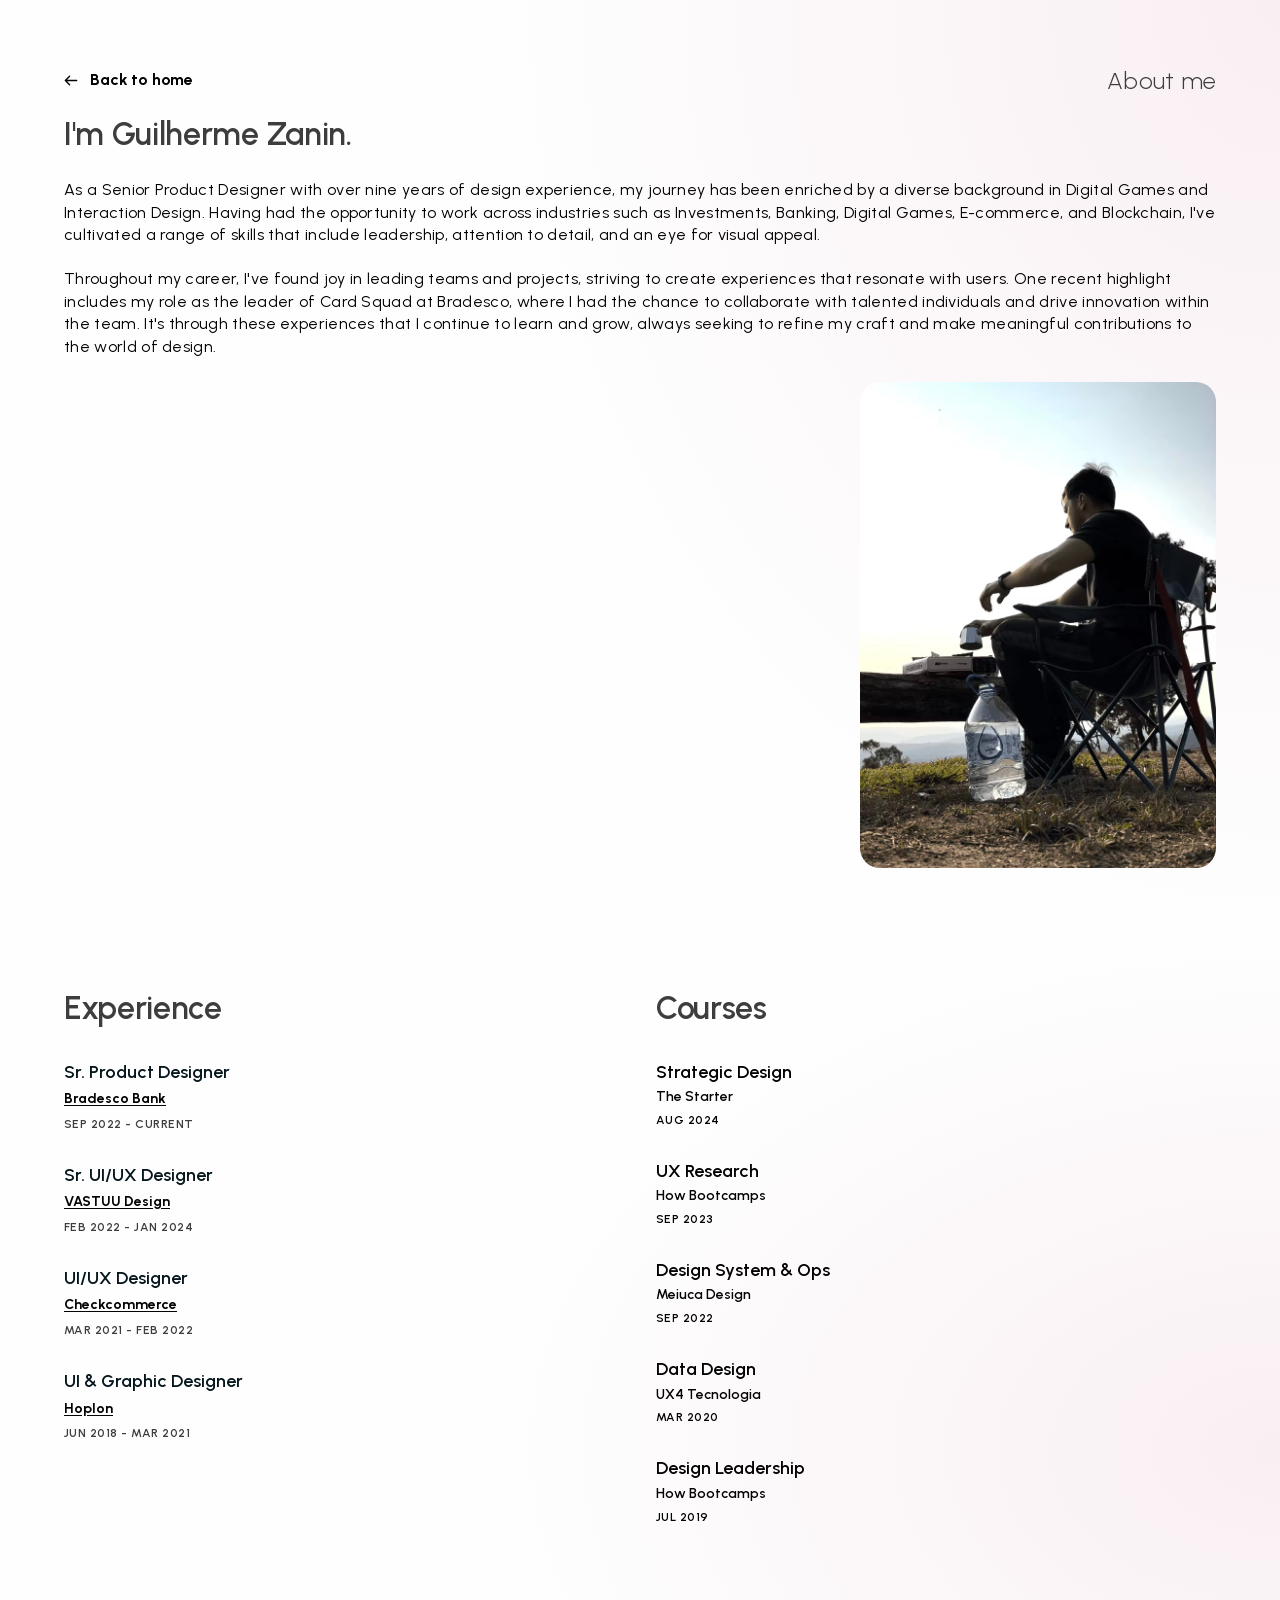
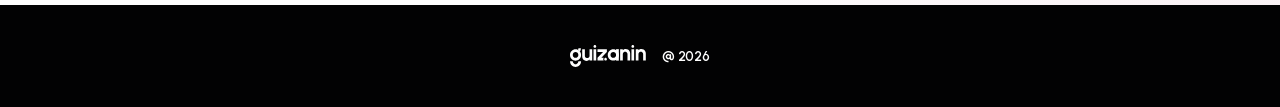
==== about.html @ 5cf8c63c "Portfolio site: hand-built replacement for the Framer version Home, About me, Bradesco Bank and Book" ====
<!doctype html>
<html lang="en">
<head>
  <meta charset="utf-8">
  <meta name="viewport" content="width=device-width, initial-scale=1">
  <title>Guilherme Zanin | About me</title>
  <meta name="description" content="Senior Product Designer with over nine years of design experience across banking, investments, games, e-commerce and blockchain.">

  <link rel="icon" href="assets/img/favicon-light.png" media="(prefers-color-scheme: light)">
  <link rel="icon" href="assets/img/favicon-dark.png" media="(prefers-color-scheme: dark)">
  <link rel="apple-touch-icon" href="assets/img/apple-touch-icon.png">

  <link rel="canonical" href="https://guilhermezanin.com/about.html">
  <meta property="og:type" content="website">
  <meta property="og:site_name" content="Guilherme Zanin">
  <meta property="og:url" content="https://guilhermezanin.com/about.html">
  <meta property="og:title" content="Guilherme Zanin | About me">
  <meta property="og:description" content="Senior Product Designer with over nine years of design experience across banking, investments, games, e-commerce and blockchain.">
  <meta property="og:image" content="https://guilhermezanin.com/assets/img/og-image.jpg">
  <meta property="og:image:width" content="1200">
  <meta property="og:image:height" content="630">
  <meta name="twitter:card" content="summary_large_image">
  <meta name="twitter:title" content="Guilherme Zanin | About me">
  <meta name="twitter:description" content="Senior Product Designer with over nine years of design experience across banking, investments, games, e-commerce and blockchain.">
  <meta name="twitter:image" content="https://guilhermezanin.com/assets/img/og-image.jpg">

  <link rel="preload" href="assets/fonts/urbanist-latin.woff2" as="font" type="font/woff2" crossorigin>
  <link rel="stylesheet" href="styles.css">
  <link rel="stylesheet" href="pages.css">
</head>
<body class="page-about">

  <svg width="0" height="0" style="position:absolute" aria-hidden="true">
    <defs>
      <linearGradient id="brand-gradient" x1="1" y1="0" x2="0" y2="1">
        <stop offset="0.35" stop-color="#FF9C86"/>
        <stop offset="1" stop-color="#FD7DAB"/>
      </linearGradient>
    </defs>
  </svg>

  <main>
    <section class="about-intro">
      <header class="page-head">
        <a class="back-link" href="index.html">
          <svg viewBox="-1 -1 16 13" width="14" height="11" aria-hidden="true"><path d="M13.667 5.5H.334m0 0 5 -5m-5 5 5 5"/></svg>
          Back to home
        </a>
        <p class="page-label">About me</p>
      </header>

      <h1 class="about-intro__title reveal">I'm Guilherme Zanin.</h1>

      <div class="about-intro__text reveal" style="--d:.1s">
        <p>As a Senior Product Designer with over nine years of design experience, my journey has been enriched by a diverse background in Digital Games and Interaction Design. Having had the opportunity to work across industries such as Investments, Banking, Digital Games, E-commerce, and Blockchain, I've cultivated a range of skills that include leadership, attention to detail, and an eye for visual appeal.</p>
        <p>Throughout my career, I've found joy in leading teams and projects, striving to create experiences that resonate with users. One recent highlight includes my role as the leader of Card Squad at Bradesco, where I had the chance to collaborate with talented individuals and drive innovation within the team. It's through these experiences that I continue to learn and grow, always seeking to refine my craft and make meaningful contributions to the world of design.</p>
      </div>

      <video class="about-intro__video reveal" style="--d:.2s"
             src="assets/img/about/about.mp4" poster="assets/img/about/poster.avif"
             autoplay muted loop playsinline aria-label="Guilherme sitting on a camping chair by the sea"></video>
    </section>

    <section class="about-cv">
      <div class="cv-col reveal">
        <h2>Experience</h2>
        <ul class="cv-list">
          <li class="cv-item">
            <p class="cv-item__role">Sr. Product Designer</p>
            <a class="cv-item__org" href="https://www.linkedin.com/company/bradesco" target="_blank" rel="noopener">Bradesco Bank</a>
            <p class="cv-item__date">Sep 2022 - current</p>
          </li>
          <li class="cv-item">
            <p class="cv-item__role">Sr. UI/UX Designer</p>
            <a class="cv-item__org" href="https://www.linkedin.com/company/vastuudesign" target="_blank" rel="noopener">VASTUU Design</a>
            <p class="cv-item__date">Feb 2022 - Jan 2024</p>
          </li>
          <li class="cv-item">
            <p class="cv-item__role">UI/UX Designer</p>
            <a class="cv-item__org" href="https://www.linkedin.com/company/checkcommerce" target="_blank" rel="noopener">Checkcommerce</a>
            <p class="cv-item__date">Mar 2021 - Feb 2022</p>
          </li>
          <li class="cv-item">
            <p class="cv-item__role">UI &amp; Graphic Designer</p>
            <a class="cv-item__org" href="https://www.linkedin.com/company/hoplongames/" target="_blank" rel="noopener">Hoplon</a>
            <p class="cv-item__date">Jun 2018 - Mar 2021</p>
          </li>
        </ul>
      </div>

      <div class="cv-col cv-col--courses reveal" style="--d:.1s">
        <h2>Courses</h2>
        <ul class="cv-list">
          <li class="cv-item">
            <p class="cv-item__role">Strategic Design</p>
            <p class="cv-item__org">The Starter</p>
            <p class="cv-item__date">Aug 2024</p>
          </li>
          <li class="cv-item">
            <p class="cv-item__role">UX Research</p>
            <p class="cv-item__org">How Bootcamps</p>
            <p class="cv-item__date">Sep 2023</p>
          </li>
          <li class="cv-item">
            <p class="cv-item__role">Design System &amp; Ops</p>
            <p class="cv-item__org">Meiuca Design</p>
            <p class="cv-item__date">Sep 2022</p>
          </li>
          <li class="cv-item">
            <p class="cv-item__role">Data Design</p>
            <p class="cv-item__org">UX4 Tecnologia</p>
            <p class="cv-item__date">Mar 2020</p>
          </li>
          <li class="cv-item">
            <p class="cv-item__role">Design Leadership</p>
            <p class="cv-item__org">How Bootcamps</p>
            <p class="cv-item__date">Jul 2019</p>
          </li>
        </ul>
      </div>
    </section>
  </main>

  <footer class="mini-footer">
    <img src="assets/icons/logo-white.svg" alt="guizanin" width="76" height="22">
    <span>@ 2026</span>
  </footer>

  <script src="script.js"></script>
</body>
</html>
---- styles.css ----
/* ==========================================================================
   Guilherme Zanin — Portfolio
   ========================================================================== */

/* Urbanist (variable 300–700), self-hosted — SIL Open Font License */
@font-face {
  font-family: "Urbanist";
  font-style: normal;
  font-weight: 300 700;
  font-display: swap;
  src: url("assets/fonts/urbanist-latin.woff2") format("woff2");
  unicode-range: U+0000-00FF, U+0131, U+0152-0153, U+02BB-02BC, U+02C6, U+02DA, U+02DC, U+0304, U+0308, U+0329, U+2000-206F, U+20AC, U+2122, U+2191, U+2193, U+2212, U+2215, U+FEFF, U+FFFD;
}
@font-face {
  font-family: "Urbanist";
  font-style: normal;
  font-weight: 300 700;
  font-display: swap;
  src: url("assets/fonts/urbanist-latin-ext.woff2") format("woff2");
  unicode-range: U+0100-02BA, U+02BD-02C5, U+02C7-02CC, U+02CE-02D7, U+02DD-02FF, U+0304, U+0308, U+0329, U+1D00-1DBF, U+1E00-1E9F, U+1EF2-1EFF, U+2020, U+20A0-20AB, U+20AD-20C4, U+2113, U+2C60-2C7F, U+A720-A7FF;
}

:root {
  --bg: #FEFEFE;
  --ink: #020203;
  --ink-soft: #3D3D3D;
  --white: #FEFEFE;
  --accent: #DE5B5B;
  --grad-a: #FF9C86;
  --grad-b: #FD7DAB;
  --gradient: linear-gradient(225deg, var(--grad-a) 35%, var(--grad-b) 100%);
  --line: #F2F2F2;
  --pad-x: 32px;
  --ease: cubic-bezier(.22, 1, .36, 1);
  font-family: "Urbanist", system-ui, sans-serif;
}

*, *::before, *::after { box-sizing: border-box; }

html { scroll-behavior: smooth; }

body {
  margin: 0;
  background: var(--bg);
  color: var(--ink);
  -webkit-font-smoothing: antialiased;
  -moz-osx-font-smoothing: grayscale;
  text-rendering: optimizeLegibility;
}

img, picture { display: block; max-width: 100%; }
a { color: inherit; text-decoration: none; }
h1, h2, h3, p { margin: 0; }

.nowrap { white-space: nowrap; }

.sr-only {
  position: absolute; width: 1px; height: 1px; overflow: hidden;
  clip: rect(0 0 0 0); white-space: nowrap;
}

/* Gradient text on hover — shared by links */
.grad-hover { transition: color .25s var(--ease); }

/* ---------------------------------------------------------------- NAV ---- */
.nav {
  position: absolute;
  inset: 0 0 auto 0;
  z-index: 10;
  display: flex;
  align-items: center;
  justify-content: space-between;
  padding: 40px var(--pad-x);
}

.nav__brand { display: flex; align-items: center; gap: 16px; }

.logo { position: relative; display: block; width: 92px; height: 26px; }
.logo img { position: absolute; inset: 0; width: 100%; height: 100%; transition: opacity .3s var(--ease); }
.logo__hover { opacity: 0; }
.logo:hover .logo__hover { opacity: 1; }
.logo:hover .logo__base { opacity: 0; }

.nav__tagline {
  font-size: 12px;
  font-weight: 500;
  letter-spacing: .01em;
  line-height: 1.22;
  text-transform: uppercase;
  color: var(--ink);
}

.nav__links { display: flex; align-items: center; gap: 20px; }

.nav__link {
  font-size: 14px;
  font-weight: 700;
  letter-spacing: -.01em;
  line-height: 1.3;
  color: var(--ink-soft);
}

.nav__link { position: relative; transition: opacity .2s; }
.nav__link::after {
  content: "";
  position: absolute; left: 0; right: 0; bottom: -3px;
  height: 1.5px;
  background: var(--gradient);
  transform: scaleX(0);
  transform-origin: right;
  transition: transform .35s var(--ease);
}
.nav__link:hover::after { transform: scaleX(1); transform-origin: left; }


/* --------------------------------------------------------------- HERO ---- */
.hero {
  position: relative;
  min-height: max(100vh, 760px);
  min-height: max(100svh, 760px);
  display: flex;
  flex-direction: column;
  padding: 0 var(--pad-x);
  overflow-x: clip;
}

.hero__body {
  flex: 1;
  display: grid;
  grid-template-columns: minmax(0, 1fr) minmax(0, 1fr);
  align-items: center;
  gap: 48px;
  width: 100%;
  max-width: 1376px;
  margin: 0 auto;
  padding-top: 120px;
}

.hero__copy { display: flex; flex-direction: column; gap: 32px; max-width: 430px; }

.hero__title {
  font-size: 40px;
  font-weight: 600;
  line-height: 1.32;
  letter-spacing: -.02em;
  color: var(--ink);
}

.hero__lead {
  max-width: 380px;
  font-size: 20px;
  font-weight: 500;
  line-height: 1.42;
  letter-spacing: -.01em;
  color: var(--ink-soft);
}

.accent-link {
  font-weight: 700;
  color: var(--accent);
  background-image: var(--gradient);
  background-size: 0% 1.5px;
  background-repeat: no-repeat;
  background-position: 0 100%;
  transition: background-size .35s var(--ease), color .25s;
}
.accent-link:hover { background-size: 100% 1.5px; }

.hero__location {
  display: flex;
  align-items: center;
  flex-wrap: wrap;
  gap: 6px;
  font-size: 14px;
  font-weight: 500;
  line-height: 1.42;
  letter-spacing: -.01em;
  color: var(--ink-soft);
}
.hero__location strong { font-weight: 600; }

.badge {
  padding: 2px 4px;
  border-radius: 8px;
  background: #FFD9D9;
  color: #400017;
  font-size: 12px;
  font-weight: 700;
  letter-spacing: .01em;
}

/* Portrait + orbiting bubbles */
.hero__visual {
  position: relative;
  justify-self: center;
  width: 450px;
  aspect-ratio: 1;
  display: grid;
  place-items: center;
}

.hero__portrait {
  width: 84%;
  height: auto;
  aspect-ratio: 1;
  object-fit: cover;
  border-radius: 9999px;
}

.orbit {
  position: absolute;
  inset: 0;
  will-change: rotate;
  animation: orbit 120s linear infinite;
}
/* paused by script.js while the hero is off screen */
.hero.is-offscreen .orbit,
.hero.is-offscreen .bubble img,
.hero.is-offscreen .scroll-cue svg { animation-play-state: paused; }

.bubble {
  --size: 102px;
  --r: calc(50% - var(--size) / 2);
  position: absolute;
  top: 50%; left: 50%;
  width: var(--size);
  height: var(--size);
  margin: calc(var(--size) / -2) 0 0 calc(var(--size) / -2);
  transform: rotate(var(--a)) translate(200px) rotate(calc(var(--a) * -1));
}
.bubble img {
  position: relative;
  z-index: 1;
  width: 100%; height: 100%;
  object-fit: cover;
  border-radius: 9999px;
  animation: orbit 120s linear infinite reverse;
}
/* soft blurred glow behind each bubble */
.bubble::before {
  content: "";
  position: absolute;
  inset: -22px;
  border-radius: 9999px;
  background: var(--glow);
  opacity: .3;
  filter: blur(20px);
}

.bubble--1 { --a: -140deg; }            /* top-left */
.bubble--2 { --a: -38deg; --size: 98px; }/* top-right */
.bubble--3 { --a: 50deg; }              /* bottom-right */
.bubble--4 { --a: 145deg; }             /* bottom-left */

@keyframes orbit { to { rotate: 360deg; } }

.scroll-cue {
  align-self: center;
  display: inline-flex;
  align-items: center;
  gap: 6px;
  margin: 48px 0 40px;
  padding: 4px;
  font-size: 16px;
  font-weight: 600;
  letter-spacing: .02em;
  color: var(--ink-soft);
}
.scroll-cue svg { transform: rotate(90deg); animation: nudge 2s var(--ease) infinite; }
.scroll-cue:hover svg { stroke: url(#brand-gradient); }
.scroll-cue:hover svg path { stroke: url(#brand-gradient); }

@keyframes nudge {
  0%, 60%, 100% { translate: 0 0; }
  30% { translate: 0 4px; }
}

/* --------------------------------------------------------- SELECTED WORK - */
.work {
  display: flex;
  width: 100%;
}

.work__aside {
  flex: 0 0 242px;
  padding: 88px 64px 64px var(--pad-x);
}

.work__heading {
  position: sticky;
  top: 56px;
  font-size: 36px;
  font-weight: 600;
  line-height: 1.3;
  letter-spacing: -.01em;
}

.work__list {
  flex: 1;
  min-width: 0;
  padding-top: 112px;
}

.project {
  position: sticky;
  top: 0;
  z-index: 1;
  display: flex;
  gap: 32px;
  padding: 64px var(--pad-x);
  background: var(--bg);
  border-bottom: 1px solid var(--line);
}

.project__info {
  flex: 1 1 0;
  min-width: 0;
  max-width: 340px;
  display: flex;
  flex-direction: column;
  justify-content: space-between;
  gap: 24px;
}

.project__head { display: flex; flex-direction: column; gap: 12px; }

.project__title {
  font-size: 28px;
  font-weight: 600;
  line-height: 1.3;
  letter-spacing: -.01em;
}

.project__meta { display: flex; align-items: center; flex-wrap: wrap; gap: 12px; }
.project__year { font-size: 20px; line-height: 1.32; letter-spacing: -.01em; }

.tag {
  padding: 4px 8px;
  border-radius: 42px;
  background: var(--tag-bg);
  color: var(--tag-fg);
  font-size: 12px;
  font-weight: 700;
  line-height: 1;
}

.project__desc {
  font-size: 16px;
  line-height: 1.4;
  letter-spacing: .02em;
  margin-top: -12px;
  flex: 1;
}
.project__head + .project__desc { margin-top: 0; }

.cta {
  display: inline-flex;
  align-items: center;
  gap: 8px;
  font-size: 20px;
  font-weight: 700;
  line-height: 1.3;
  letter-spacing: -.01em;
  color: var(--ink-soft);
}
.cta__icon {
  fill: none;
  stroke: var(--ink-soft);
  stroke-width: 1.667;
  stroke-linecap: round;
  stroke-linejoin: round;
  transition: transform .35s var(--ease);
}
.project:hover .cta__icon { stroke: url(#brand-gradient); transform: translateX(4px); }
.project:hover .cta { color: transparent; background: var(--gradient); -webkit-background-clip: text; background-clip: text; }

.project__media {
  flex: 0 0 auto;
  width: min(335px, 45%);
  margin-left: auto;
  aspect-ratio: 335 / 204;
  border-radius: 18px;
  overflow: hidden;
}
.project__media--tall { aspect-ratio: 335 / 270; }
.project__media picture { height: 100%; }
.project__media img {
  width: 100%; height: 100%;
  object-fit: cover;
  transition: transform .6s var(--ease);
}
.project:hover .project__media img { transform: scale(1.04); }

/* --------------------------------------------------------------- MORE ---- */
.more {
  position: relative;
  z-index: 2;
  background: var(--bg);
  display: flex;
  justify-content: center;
  padding: 120px var(--pad-x) 128px;
}
.more__text {
  width: 333px;
  max-width: 100%;
  font-size: 22px;
  font-weight: 600;
  line-height: 1.32;
  letter-spacing: -.01em;
  color: var(--ink-soft);
}

/* ------------------------------------------------------------ CONNECT ---- */
.connect {
  position: relative;
  z-index: 2;
  display: flex;
  flex-direction: column;
  align-items: center;
  justify-content: center;
  gap: 48px;
  min-height: 440px;
  padding: 64px;
  background: var(--ink);
  color: var(--white);
  text-align: center;
}

.connect__title {
  font-size: clamp(56px, 9vw, 88px);
  font-weight: 600;
  line-height: 1.14;
  letter-spacing: -2px;
  color: transparent;
  background: url("assets/img/touch-texture.png") 0% 10% / cover, var(--gradient);
  background: image-set(url("assets/img/touch-texture.avif") type("image/avif"), url("assets/img/touch-texture.png") type("image/png")) 0% 10% / cover, var(--gradient);
  -webkit-background-clip: text;
  background-clip: text;
  animation: texture-pan 14s ease-in-out infinite alternate;
}
@keyframes texture-pan { to { background-position: 100% 90%, 0 0; } }

.connect__body { display: flex; flex-direction: column; align-items: center; gap: 12px; }
.connect__label { font-size: 16px; font-weight: 500; letter-spacing: -.01em; }

.connect__links {
  display: flex;
  flex-wrap: wrap;
  justify-content: center;
  gap: 12px 48px;
  margin: 0;
  padding: 0;
  list-style: none;
}

.connect__link {
  display: inline-flex;
  align-items: center;
  gap: 12px;
  font-size: 20px;
  font-weight: 700;
  letter-spacing: -.01em;
  line-height: 1.3;
}
.connect__link svg {
  fill: none;
  stroke: var(--white);
  stroke-width: 1.667;
  stroke-linecap: round;
  stroke-linejoin: round;
  transition: transform .35s var(--ease);
}
.connect__link:hover { color: transparent; background: var(--gradient); -webkit-background-clip: text; background-clip: text; }
.connect__link:hover svg { stroke: url(#brand-gradient); transform: translateY(-2px); }

/* -------------------------------------------------------- REVEAL ANIM ---- */
.reveal {
  opacity: 0;
  translate: 0 24px;
  transition: opacity .9s var(--ease) var(--d, 0s), translate .9s var(--ease) var(--d, 0s);
}
.reveal.is-in { opacity: 1; translate: 0 0; }

@media (prefers-reduced-motion: reduce) {
  html { scroll-behavior: auto; }
  .reveal { opacity: 1; translate: none; transition: none; }
  .orbit, .bubble img, .scroll-cue svg, .connect__title { animation: none; }
}

/* ---------------------------------------------------------- RESPONSIVE --- */
@media (max-width: 1100px) {
  .hero__visual { width: 400px; }
  .bubble { transform: rotate(var(--a)) translate(178px) rotate(calc(var(--a) * -1)); }
}

@media (max-width: 900px) {
  .work { flex-direction: column; }
  .work__aside { flex: none; padding: 64px var(--pad-x) 0; }
  .work__heading { position: static; }
  .work__heading br { display: none; }
  .work__list { padding-top: 16px; }
}

@media (max-width: 809px) {
  :root { --pad-x: 20px; }

  .nav { padding: 28px var(--pad-x); }
  .nav__tagline { display: none; }
  .nav__links { gap: 16px; }

  .hero { min-height: auto; }
  .hero__body {
    grid-template-columns: 1fr;
    gap: 40px;
    padding-top: 128px;
  }
  .hero__copy { gap: 24px; max-width: none; }
  .hero__title { font-size: 32px; }
  .hero__lead { font-size: 18px; }
  .hero__visual { width: min(340px, 100%); order: -1; }
  .bubble { --size: 76px; transform: rotate(var(--a)) translate(min(150px, 44vw)) rotate(calc(var(--a) * -1)); }
  .bubble--2 { --size: 72px; }

  .project {
    position: relative;
    flex-direction: column-reverse;
    gap: 24px;
    padding: 40px var(--pad-x);
  }
  .project__info { max-width: none; }
  .project__media, .project__media--tall { width: 100%; margin: 0; aspect-ratio: 335 / 204; }
  .project__title { font-size: 24px; }

  .more { padding: 80px var(--pad-x); }
  .more__text { font-size: 20px; }

  .connect { padding: 64px var(--pad-x); min-height: 380px; }
  .connect__links { gap: 16px 32px; }
}
---- pages.css ----
/* ==========================================================================
   Sub-pages: About me + case studies
   Loaded after styles.css (shares its tokens, reveal animation and fonts)
   ========================================================================== */

/* ------------------------------------------------------- page header ---- */
.page-head {
  display: flex;
  align-items: center;
  justify-content: space-between;
  gap: 16px;
}

.back-link {
  display: inline-flex;
  align-items: center;
  gap: 12px;
  font-size: 16px;
  font-weight: 700;
  letter-spacing: -.01em;
  line-height: 1.3;
  color: var(--ink);
}
.back-link svg {
  fill: none;
  stroke: currentColor;
  stroke-width: 1.667;
  stroke-linecap: round;
  stroke-linejoin: round;
  transition: transform .35s var(--ease);
}
.back-link:hover { color: transparent; background: var(--gradient); -webkit-background-clip: text; background-clip: text; }
.back-link:hover svg { stroke: url(#brand-gradient); transform: translateX(-4px); }

.page-label {
  font-size: 20px;
  font-weight: 300;
  letter-spacing: .01em;
  line-height: 1.4;
  color: var(--ink-soft);
}

/* ------------------------------------------------------- mini footer ---- */
.mini-footer {
  display: flex;
  align-items: center;
  justify-content: center;
  gap: 16px;
  padding: 40px 64px;
  background: var(--ink);
  color: var(--white);
  font-size: 14px;
  font-weight: 600;
  letter-spacing: -.01em;
}
.mini-footer img { width: 76px; height: auto; }

/* ============================================================ ABOUT ===== */
.page-about { background: #F2F2F2; }

.about-intro {
  min-height: max(100vh, 760px);
  min-height: max(100svh, 760px);
  display: flex;
  flex-direction: column;
  gap: 24px;
  padding: 64px;
  background: radial-gradient(60.6% 100% at 100% 0%, #F9EFF3 0%, var(--bg) 100%);
}
.about-intro .page-label { font-size: 24px; }

.about-intro__title {
  margin-top: -8px;
  font-size: 32px;
  font-weight: 600;
  line-height: 1.3;
  letter-spacing: -.01em;
  color: var(--ink-soft);
}

.about-intro__text {
  display: flex;
  flex-direction: column;
  gap: 22px;
  font-size: 16px;
  line-height: 1.4;
  letter-spacing: .02em;
}

.about-intro__video {
  align-self: flex-end;
  width: 356px;
  max-width: 100%;
  aspect-ratio: 356 / 486;
  margin-top: auto;
  border-radius: 20px;
  object-fit: cover;
  background: #E9E4E6;
}

.about-cv {
  display: grid;
  grid-template-columns: 1fr 1fr;
  gap: 32px;
  padding: 64px 64px 80px;
  background: radial-gradient(60.6% 75.4% at 100% 77.1%, #F9EFF3 0%, var(--bg) 100%);
}

.cv-col h2 {
  margin-bottom: 40px;
  font-size: 32px;
  font-weight: 600;
  line-height: .8;
  letter-spacing: -.01em;
  color: var(--ink-soft);
}

.cv-list { display: flex; flex-direction: column; gap: 32px; margin: 0; padding: 0; list-style: none; }

.cv-item { display: flex; flex-direction: column; gap: 8px; }
.cv-item__role { font-size: 18px; font-weight: 600; line-height: 1.2; color: #06161D; }
.cv-item__org  { font-size: 14px; font-weight: 700; line-height: 1.2; color: var(--ink); }
a.cv-item__org { align-self: flex-start; text-decoration: underline; text-underline-offset: 2px; transition: color .2s; }
a.cv-item__org:hover { color: var(--accent); }
.cv-item__date {
  font-size: 12px;
  font-weight: 600;
  line-height: 1.4;
  letter-spacing: .04em;
  text-transform: uppercase;
  color: var(--ink-soft);
}
.cv-col--courses .cv-item { gap: 6px; }
.cv-col--courses .cv-item__org { font-weight: 600; }
.cv-col--courses .cv-item__role { color: var(--ink); }
.cv-col--courses .cv-item__date { color: var(--ink); }

/* ======================================================= CASE STUDY ===== */
.page-case { background: #F2F2F2; }
.page-case--bradesco {
  background: linear-gradient(180deg, #FFEBEB 0, #FDEEEE 288px, #F8F4F4 683px) #F8F4F4;
}

.case {
  width: min(700px, 100% - 40px);
  margin: 0 auto;
  padding: 64px 0 72px;
}

.case__title {
  margin-top: 88px;
  font-size: 40px;
  font-weight: 600;
  line-height: 1.32;
  text-wrap: balance;
}

.case__cover { margin-top: 56px; }
.case__cover + .case__title { margin-top: 64px; }

.case__meta {
  display: grid;
  grid-template-columns: 176px minmax(0, 1fr);
  gap: 40px;
  margin-top: 88px;
}
.case__cover + .case__title + .case__meta { margin-top: 56px; }

.case__aside { display: flex; flex-direction: column; gap: 32px; }

.eyebrow {
  margin-bottom: 12px;
  font-size: 12px;
  font-weight: 700;
  line-height: 1.4;
  letter-spacing: .1em;
  text-transform: uppercase;
  color: var(--ink-soft);
}

.case__body,
.case__list {
  font-size: 14px;
  line-height: 1.4;
  letter-spacing: .02em;
  color: var(--ink);
}
.case__body p + p { margin-top: 20px; }
.case__body strong { font-weight: 700; }

.case__list { margin: 0; padding: 0; list-style: none; }
.case__list--bullets li { position: relative; padding-left: 14px; }
.case__list--bullets li::before {
  content: "·";
  position: absolute;
  left: 2px;
  font-weight: 700;
}

.case__content { display: flex; flex-direction: column; gap: 32px; margin-top: 112px; }
.case__cover ~ .case__content { margin-top: 64px; gap: 64px; }

.case-section { display: flex; flex-direction: column; gap: 16px; margin-top: 32px; }
.case-section:first-child { margin-top: 0; }
.case-section h2 { font-size: 14px; font-weight: 700; line-height: 1.4; letter-spacing: .02em; }

.shot {
  width: 100%;
  height: auto;
  border-radius: 20px;
  background: rgba(0, 0, 0, .03);
}
.page-case:not(.page-case--bradesco) .shot { border-radius: 0; background: none; }

.shot-pair { display: grid; grid-template-columns: 1fr 1fr; gap: 16px; }

/* ------------------------------------------------------- responsive ---- */
@media (max-width: 809px) {
  .about-intro { padding: 32px 20px 48px; min-height: auto; }
  .about-intro .page-label { font-size: 20px; }
  .about-intro__title { font-size: 28px; margin-top: 16px; }
  .about-intro__video { align-self: stretch; width: 100%; margin-top: 16px; }

  .about-cv { grid-template-columns: 1fr; gap: 64px; padding: 56px 20px; }

  .case { padding-top: 32px; }
  .case__title { margin-top: 56px; font-size: 30px; }
  .case__meta { grid-template-columns: 1fr; gap: 32px; margin-top: 40px; }
  .case__aside { flex-direction: row; flex-wrap: wrap; gap: 32px 48px; }
  .case__content { margin-top: 64px; }
  .case__cover ~ .case__content { gap: 40px; }
  .shot { border-radius: 14px; }
  .shot-pair { gap: 10px; }

  .mini-footer { padding: 32px 20px; }
}
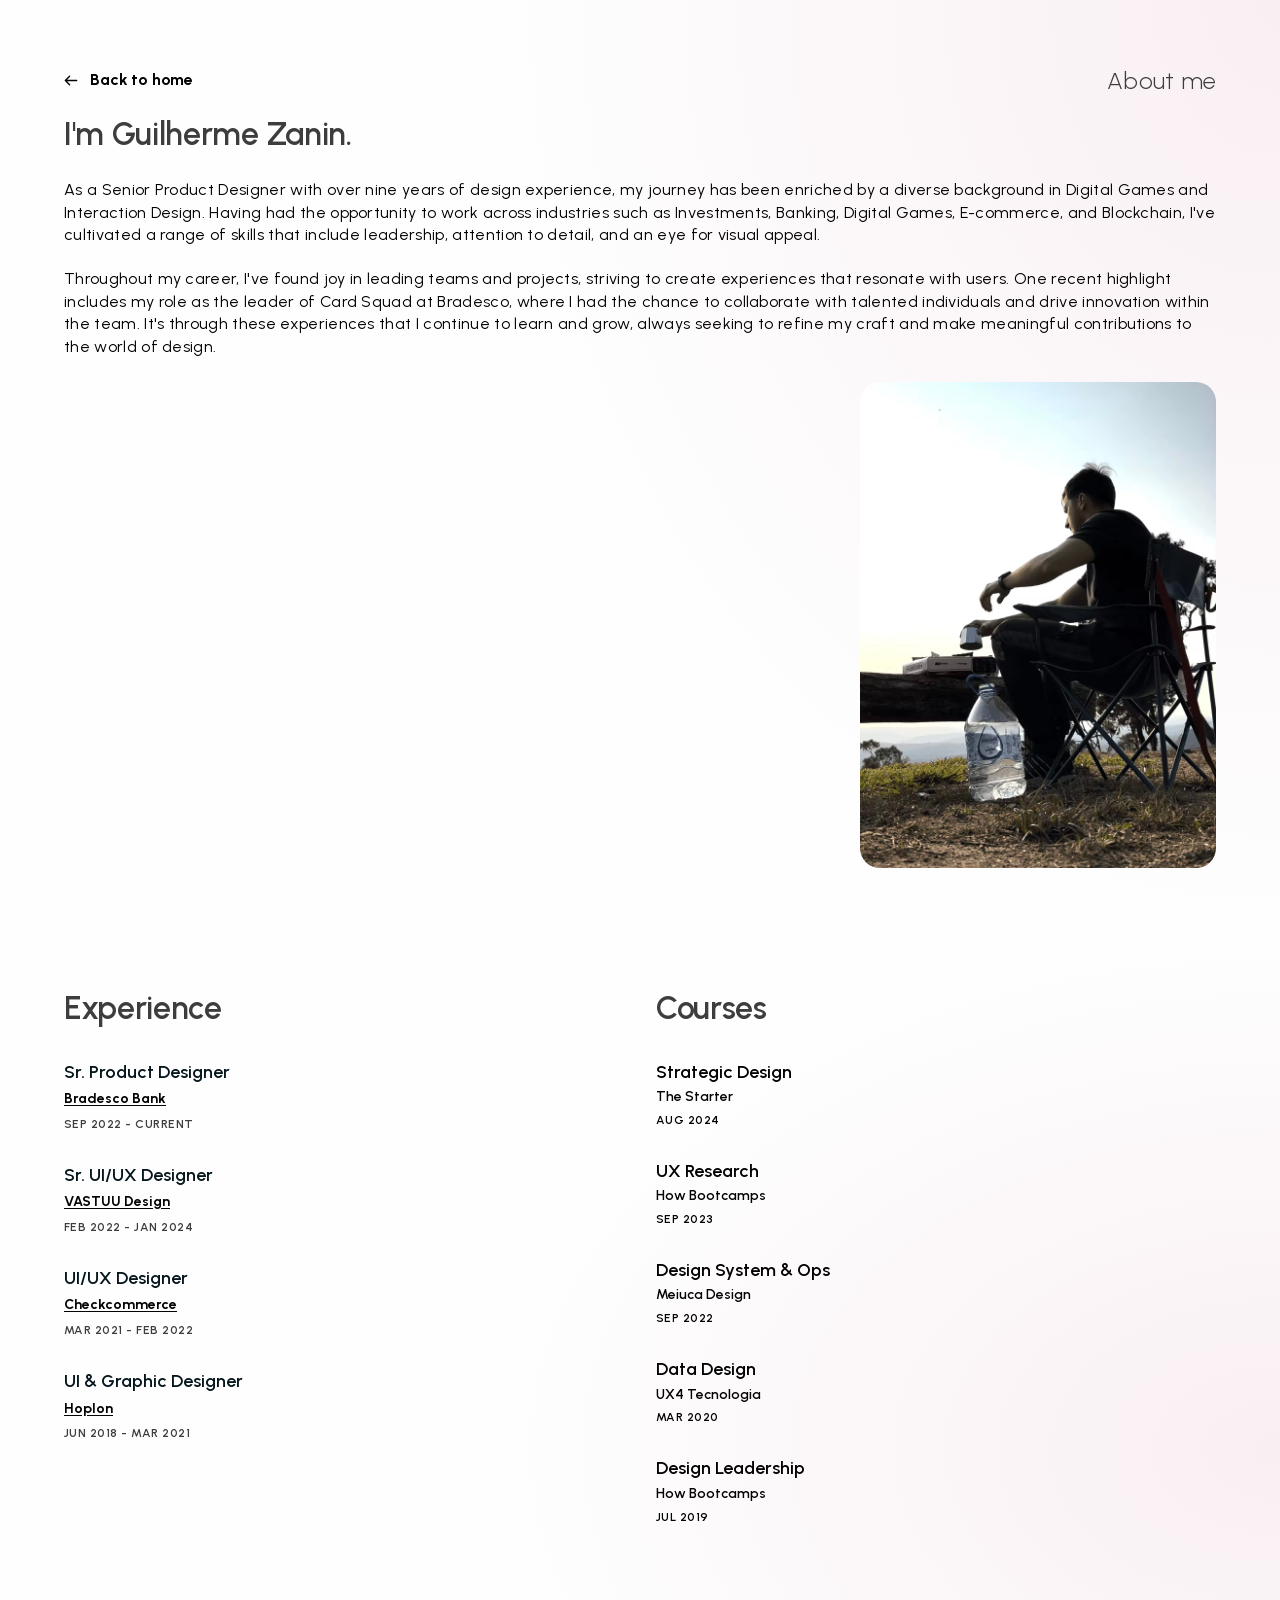
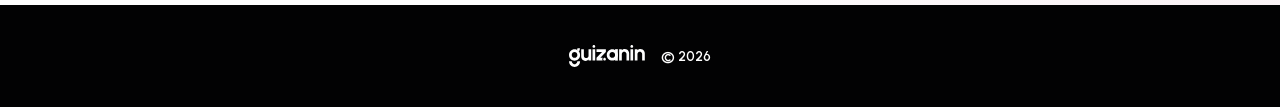
==== commit 91f7ae7a: "Make case study pages consistent Both case pages now share one structure: cover, title, meta sidebar" ====
--- a/about.html
+++ b/about.html
@@ -123,7 +123,7 @@
 
   <footer class="mini-footer">
     <img src="assets/icons/logo-white.svg" alt="guizanin" width="76" height="22">
-    <span>@ 2026</span>
+    <span>© 2026</span>
   </footer>
 
   <script src="script.js"></script>
--- a/pages.css
+++ b/pages.css
@@ -136,10 +136,16 @@
 .cv-col--courses .cv-item__date { color: var(--ink); }
 
 /* ======================================================= CASE STUDY ===== */
-.page-case { background: #F2F2F2; }
-.page-case--bradesco {
-  background: linear-gradient(180deg, #FFEBEB 0, #FDEEEE 288px, #F8F4F4 683px) #F8F4F4;
-}
+/* Every case page uses the same tinted backdrop; each case only sets its tint.
+   Expected order: page-head → cover → title → meta → content → next case. */
+.page-case {
+  --case-tint-top: #F2F2F2;
+  --case-tint-mid: #F2F2F2;
+  --case-base: #F2F2F2;
+  background: linear-gradient(180deg, var(--case-tint-top) 0, var(--case-tint-mid) 288px, var(--case-base) 683px) var(--case-base);
+}
+.page-case--bradesco    { --case-tint-top: #FFEBEB; --case-tint-mid: #FDEEEE; --case-base: #F8F4F4; }
+.page-case--booktracker { --case-tint-top: #EFEAFF; --case-tint-mid: #F2EFFD; --case-base: #F6F5F9; }
 
 .case {
   width: min(700px, 100% - 40px);
@@ -148,7 +154,7 @@
 }
 
 .case__title {
-  margin-top: 88px;
+  margin-top: 64px;
   font-size: 40px;
   font-weight: 600;
   line-height: 1.32;
@@ -156,15 +162,13 @@
 }
 
 .case__cover { margin-top: 56px; }
-.case__cover + .case__title { margin-top: 64px; }
 
 .case__meta {
   display: grid;
   grid-template-columns: 176px minmax(0, 1fr);
   gap: 40px;
-  margin-top: 88px;
-}
-.case__cover + .case__title + .case__meta { margin-top: 56px; }
+  margin-top: 56px;
+}
 
 .case__aside { display: flex; flex-direction: column; gap: 32px; }
 
@@ -197,8 +201,7 @@
   font-weight: 700;
 }
 
-.case__content { display: flex; flex-direction: column; gap: 32px; margin-top: 112px; }
-.case__cover ~ .case__content { margin-top: 64px; gap: 64px; }
+.case__content { display: flex; flex-direction: column; gap: 32px; margin-top: 88px; }
 
 .case-section { display: flex; flex-direction: column; gap: 16px; margin-top: 32px; }
 .case-section:first-child { margin-top: 0; }
@@ -210,9 +213,38 @@
   border-radius: 20px;
   background: rgba(0, 0, 0, .03);
 }
-.page-case:not(.page-case--bradesco) .shot { border-radius: 0; background: none; }
+.shot--bare { border-radius: 0; background: none; }   /* transparent cut-outs, e.g. floating devices */
 
 .shot-pair { display: grid; grid-template-columns: 1fr 1fr; gap: 16px; }
+
+/* ------------------------------------------------------- next case ---- */
+.case-next {
+  margin-top: 112px;
+  padding-top: 40px;
+  border-top: 1px solid rgba(0, 0, 0, .08);
+}
+.case-next__link {
+  display: inline-flex;
+  align-items: center;
+  gap: 16px;
+  font-size: 32px;
+  font-weight: 600;
+  line-height: 1.3;
+  letter-spacing: -.01em;
+  color: var(--ink);
+}
+.case-next__link svg {
+  width: 22px;
+  height: auto;
+  fill: none;
+  stroke: currentColor;
+  stroke-width: 1.667;
+  stroke-linecap: round;
+  stroke-linejoin: round;
+  transition: transform .35s var(--ease);
+}
+.case-next__link:hover { color: transparent; background: var(--gradient); -webkit-background-clip: text; background-clip: text; }
+.case-next__link:hover svg { stroke: url(#brand-gradient); transform: translateX(4px); }
 
 /* ------------------------------------------------------- responsive ---- */
 @media (max-width: 809px) {
@@ -224,11 +256,13 @@
   .about-cv { grid-template-columns: 1fr; gap: 64px; padding: 56px 20px; }
 
   .case { padding-top: 32px; }
-  .case__title { margin-top: 56px; font-size: 30px; }
+  .case__cover { margin-top: 40px; }
+  .case__title { margin-top: 40px; font-size: 30px; }
   .case__meta { grid-template-columns: 1fr; gap: 32px; margin-top: 40px; }
   .case__aside { flex-direction: row; flex-wrap: wrap; gap: 32px 48px; }
   .case__content { margin-top: 64px; }
-  .case__cover ~ .case__content { gap: 40px; }
+  .case-next { margin-top: 80px; padding-top: 32px; }
+  .case-next__link { font-size: 26px; }
   .shot { border-radius: 14px; }
   .shot-pair { gap: 10px; }
 
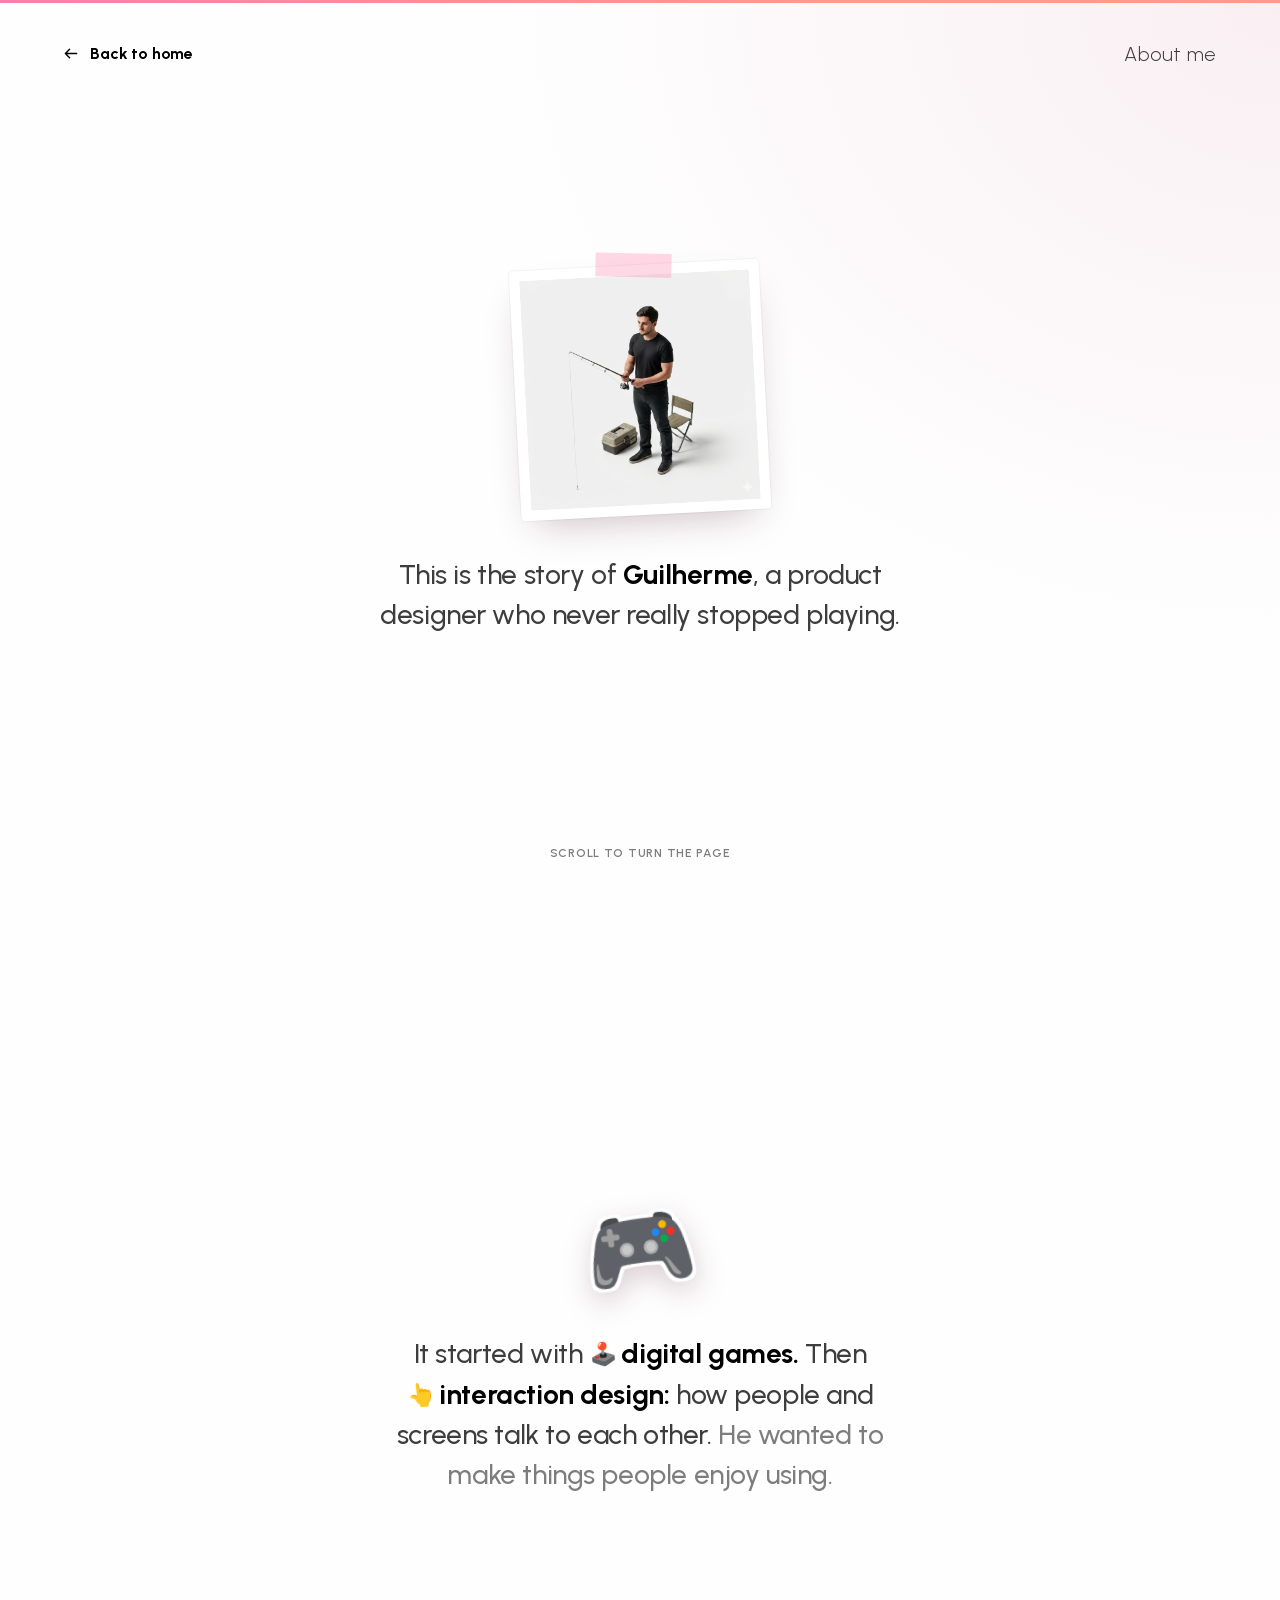
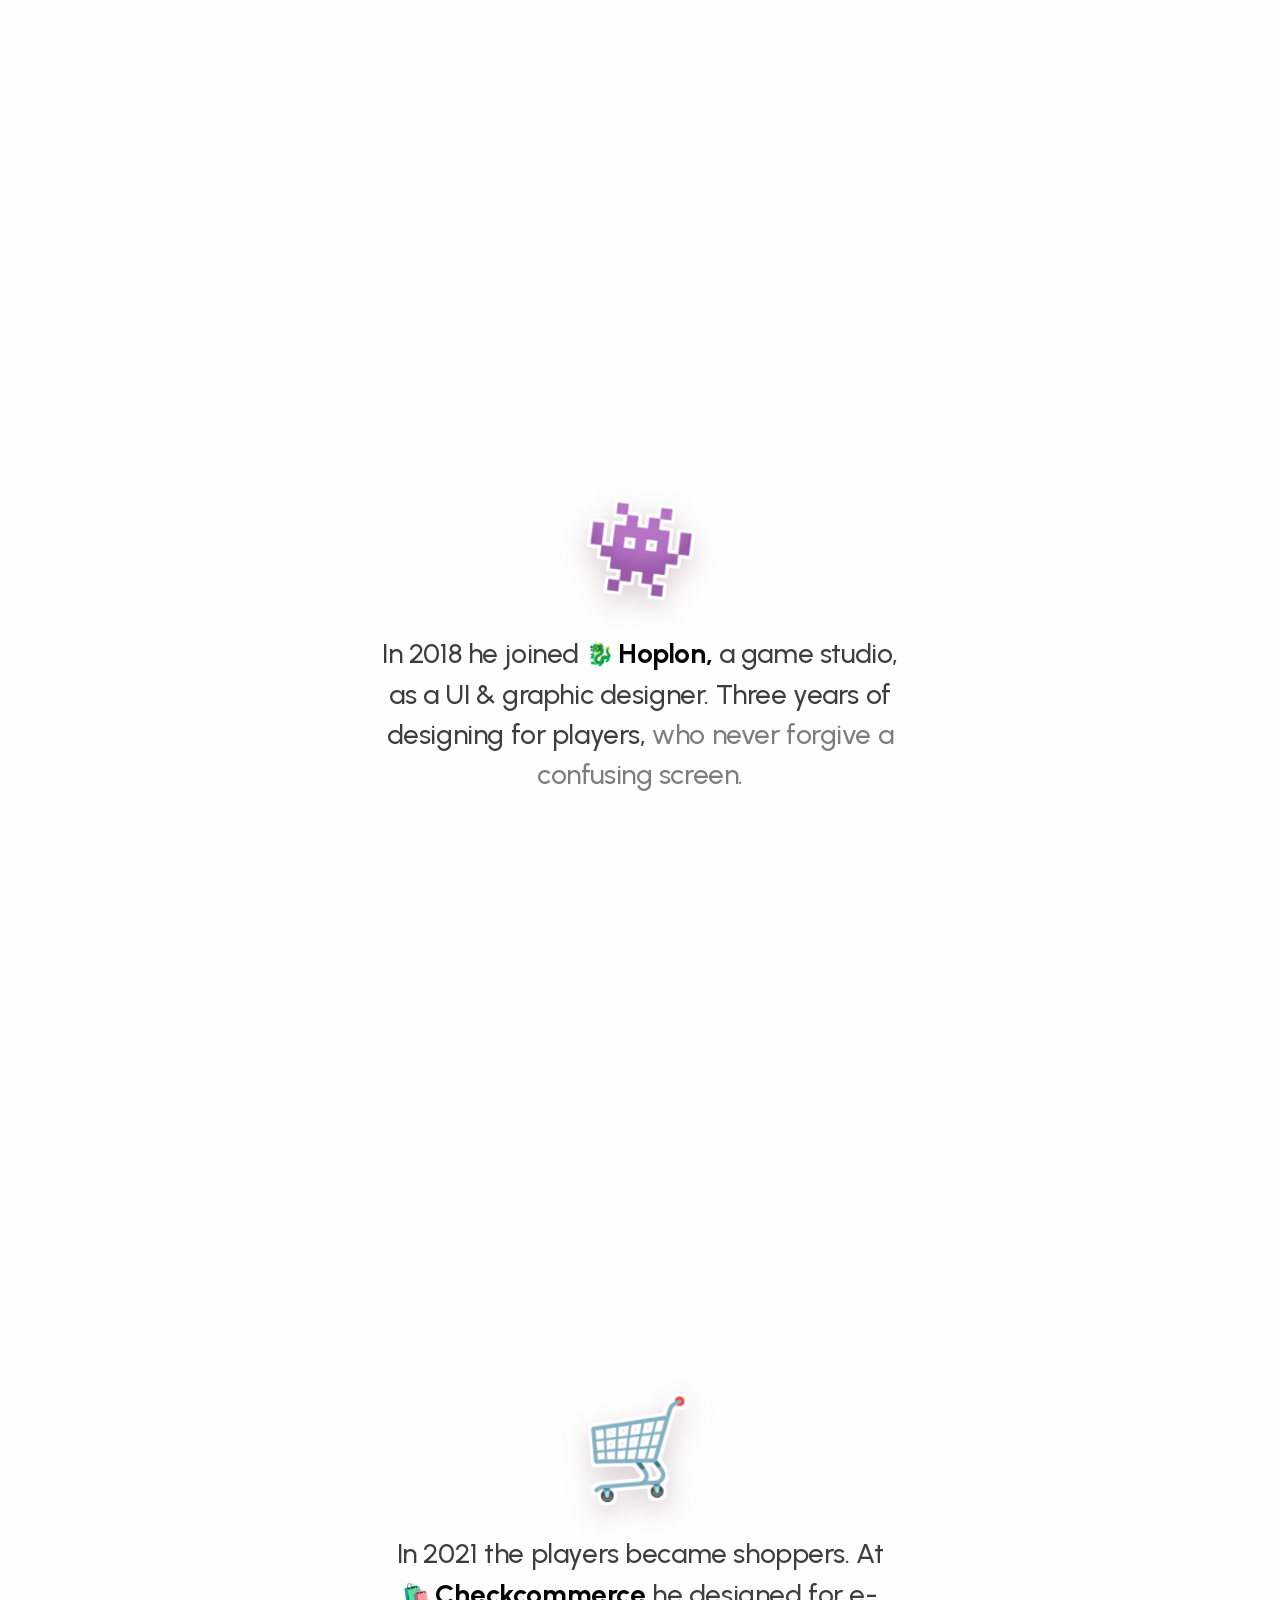
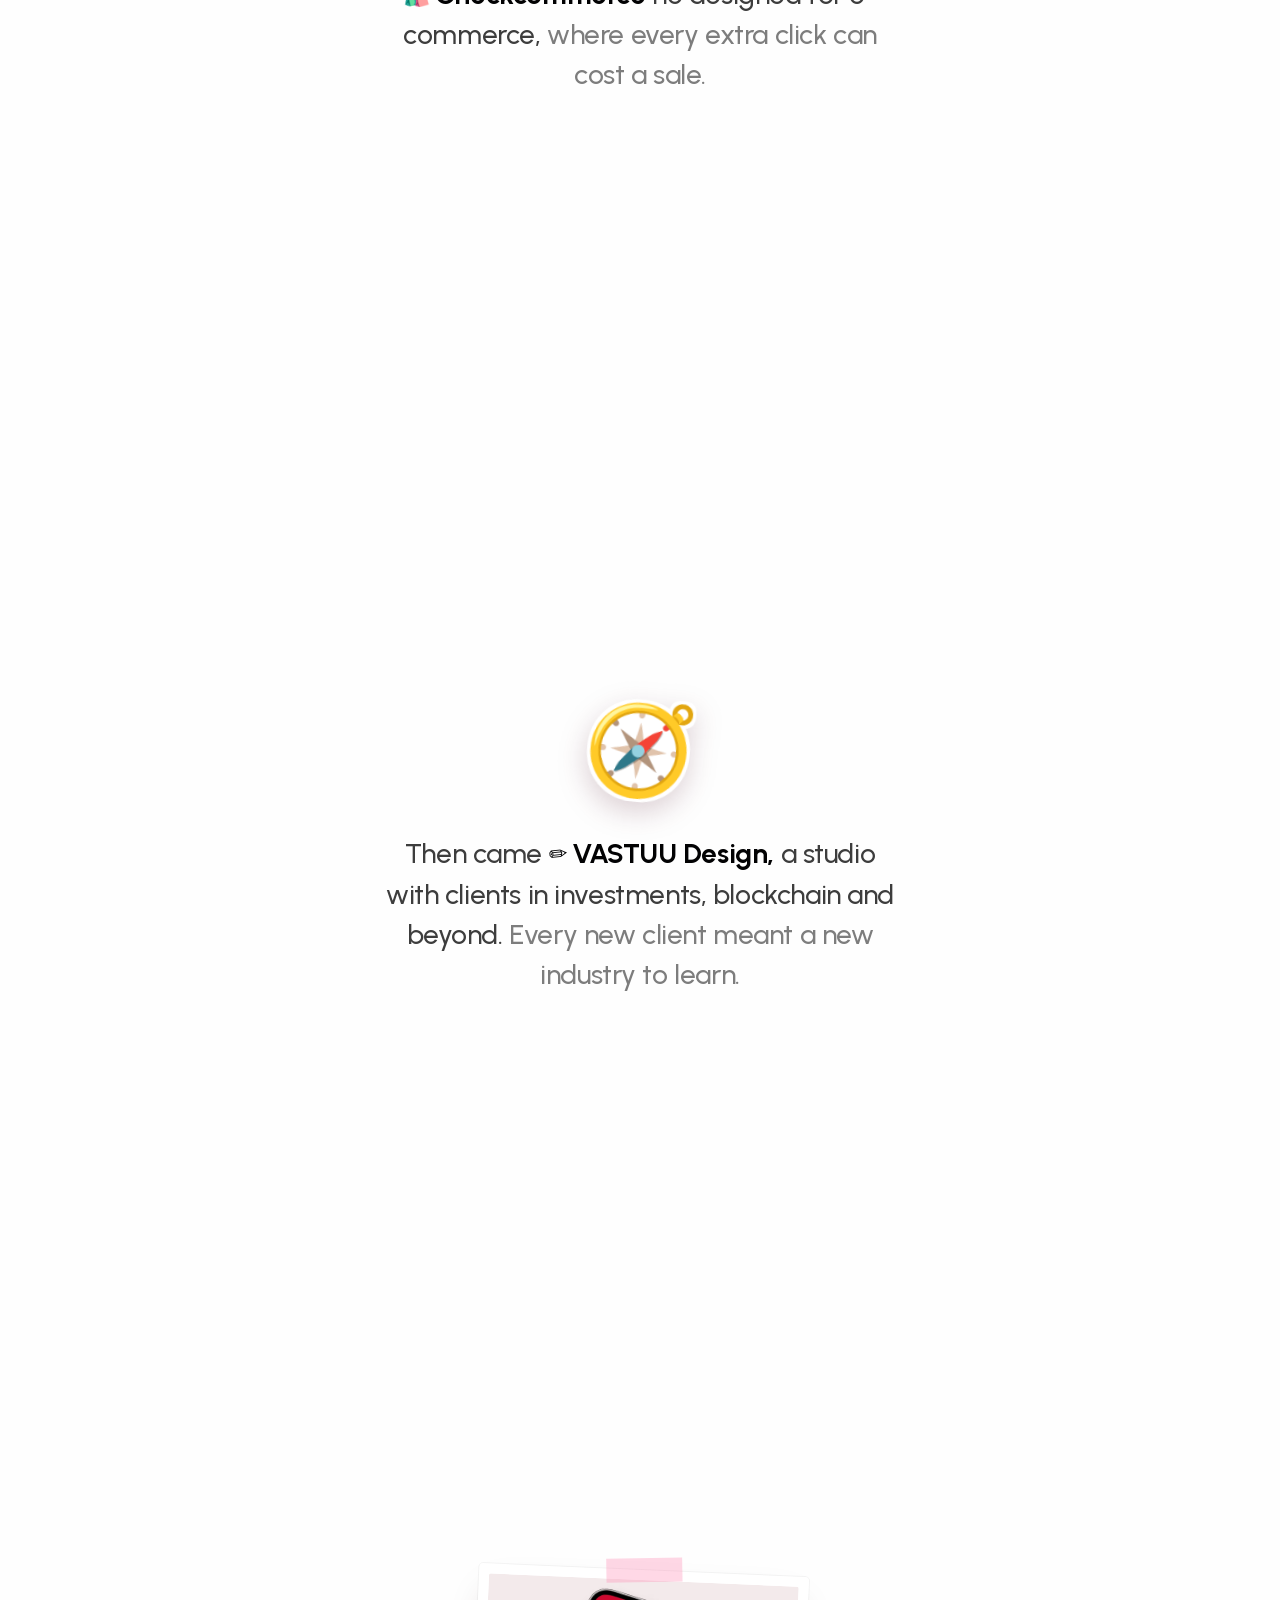
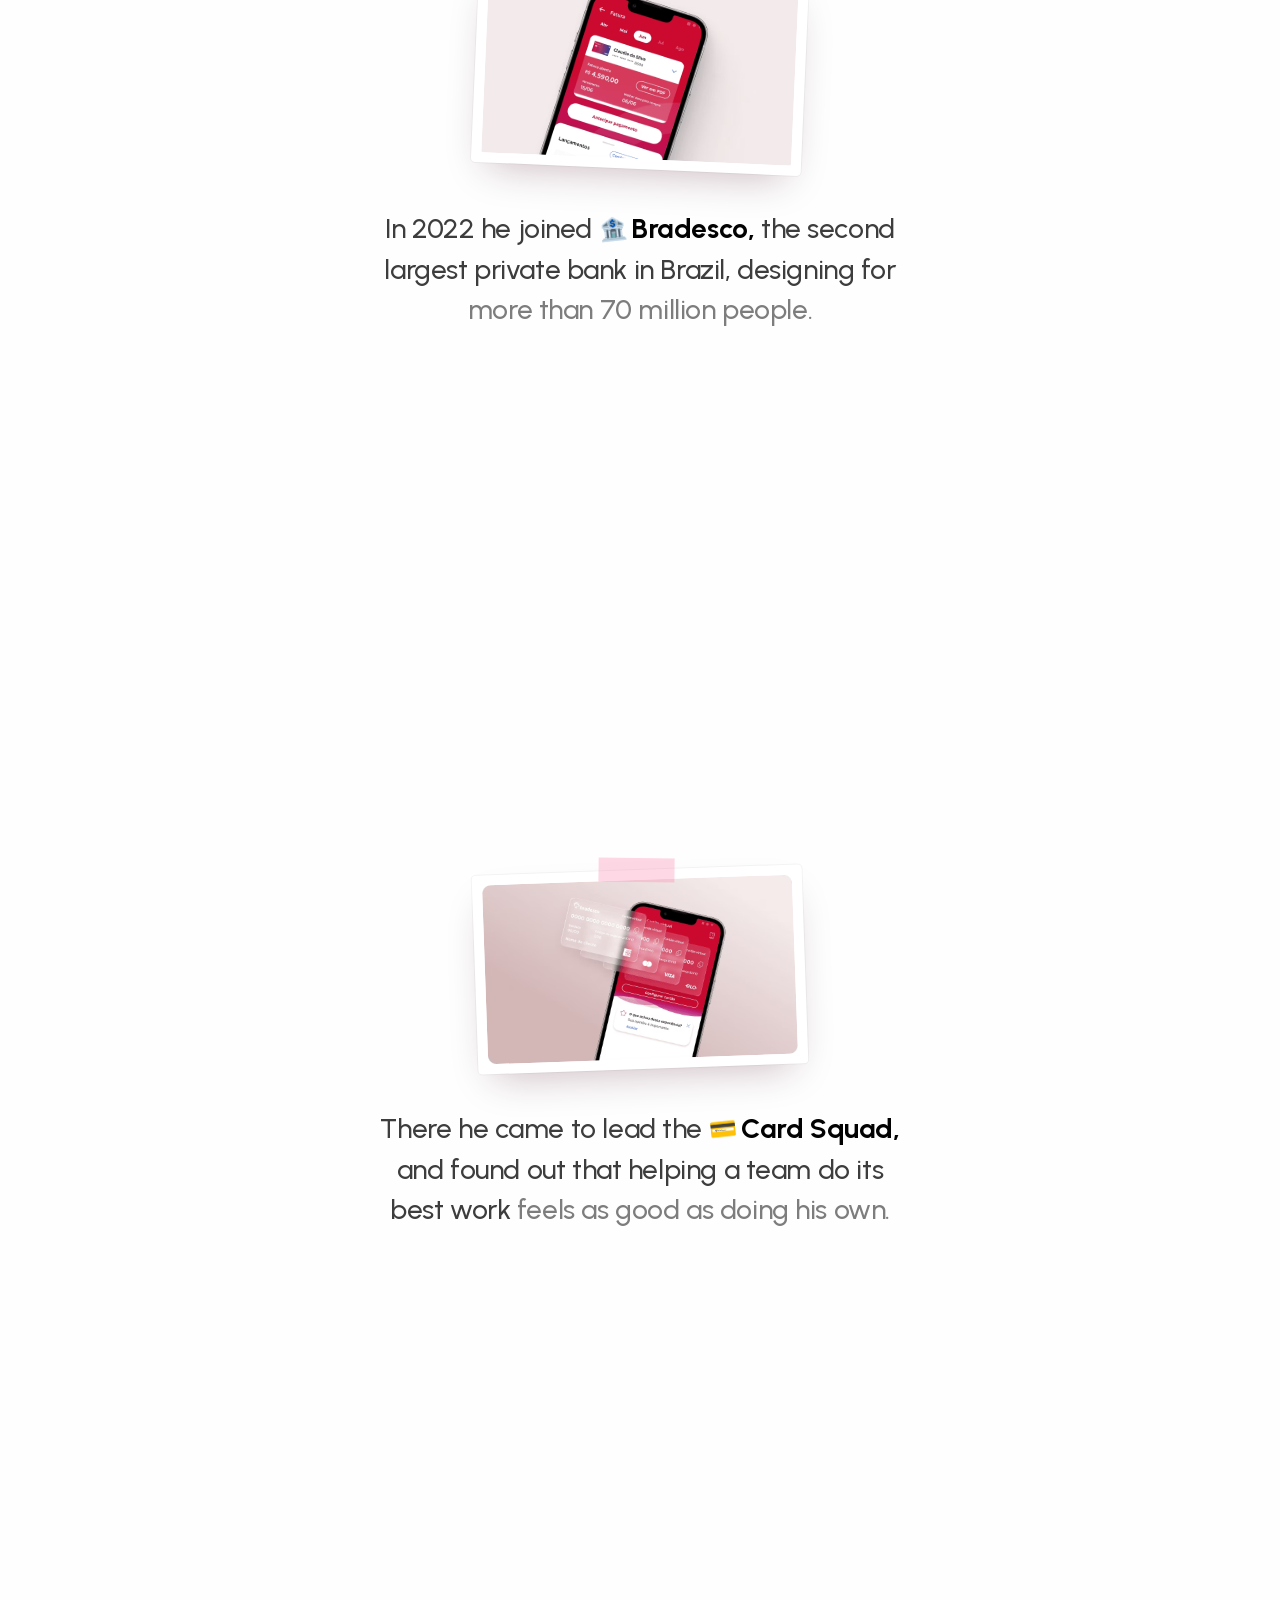
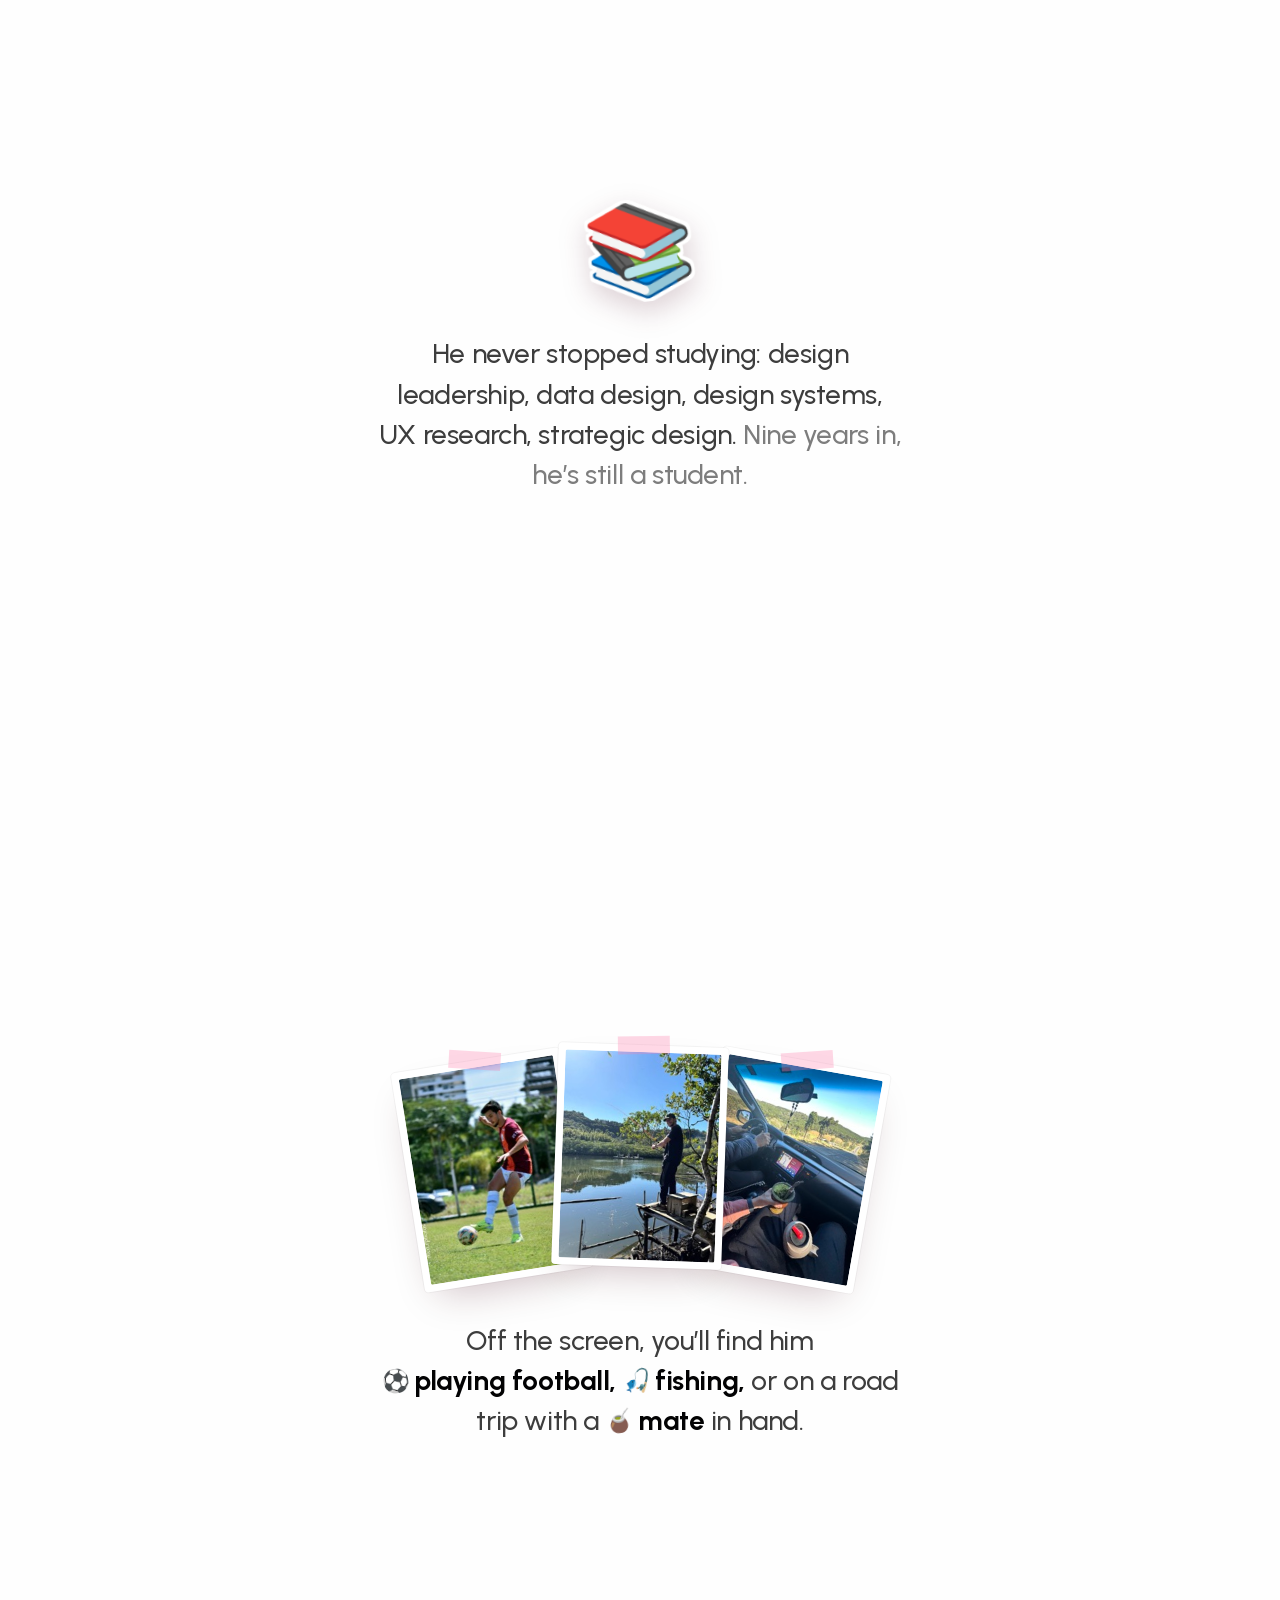
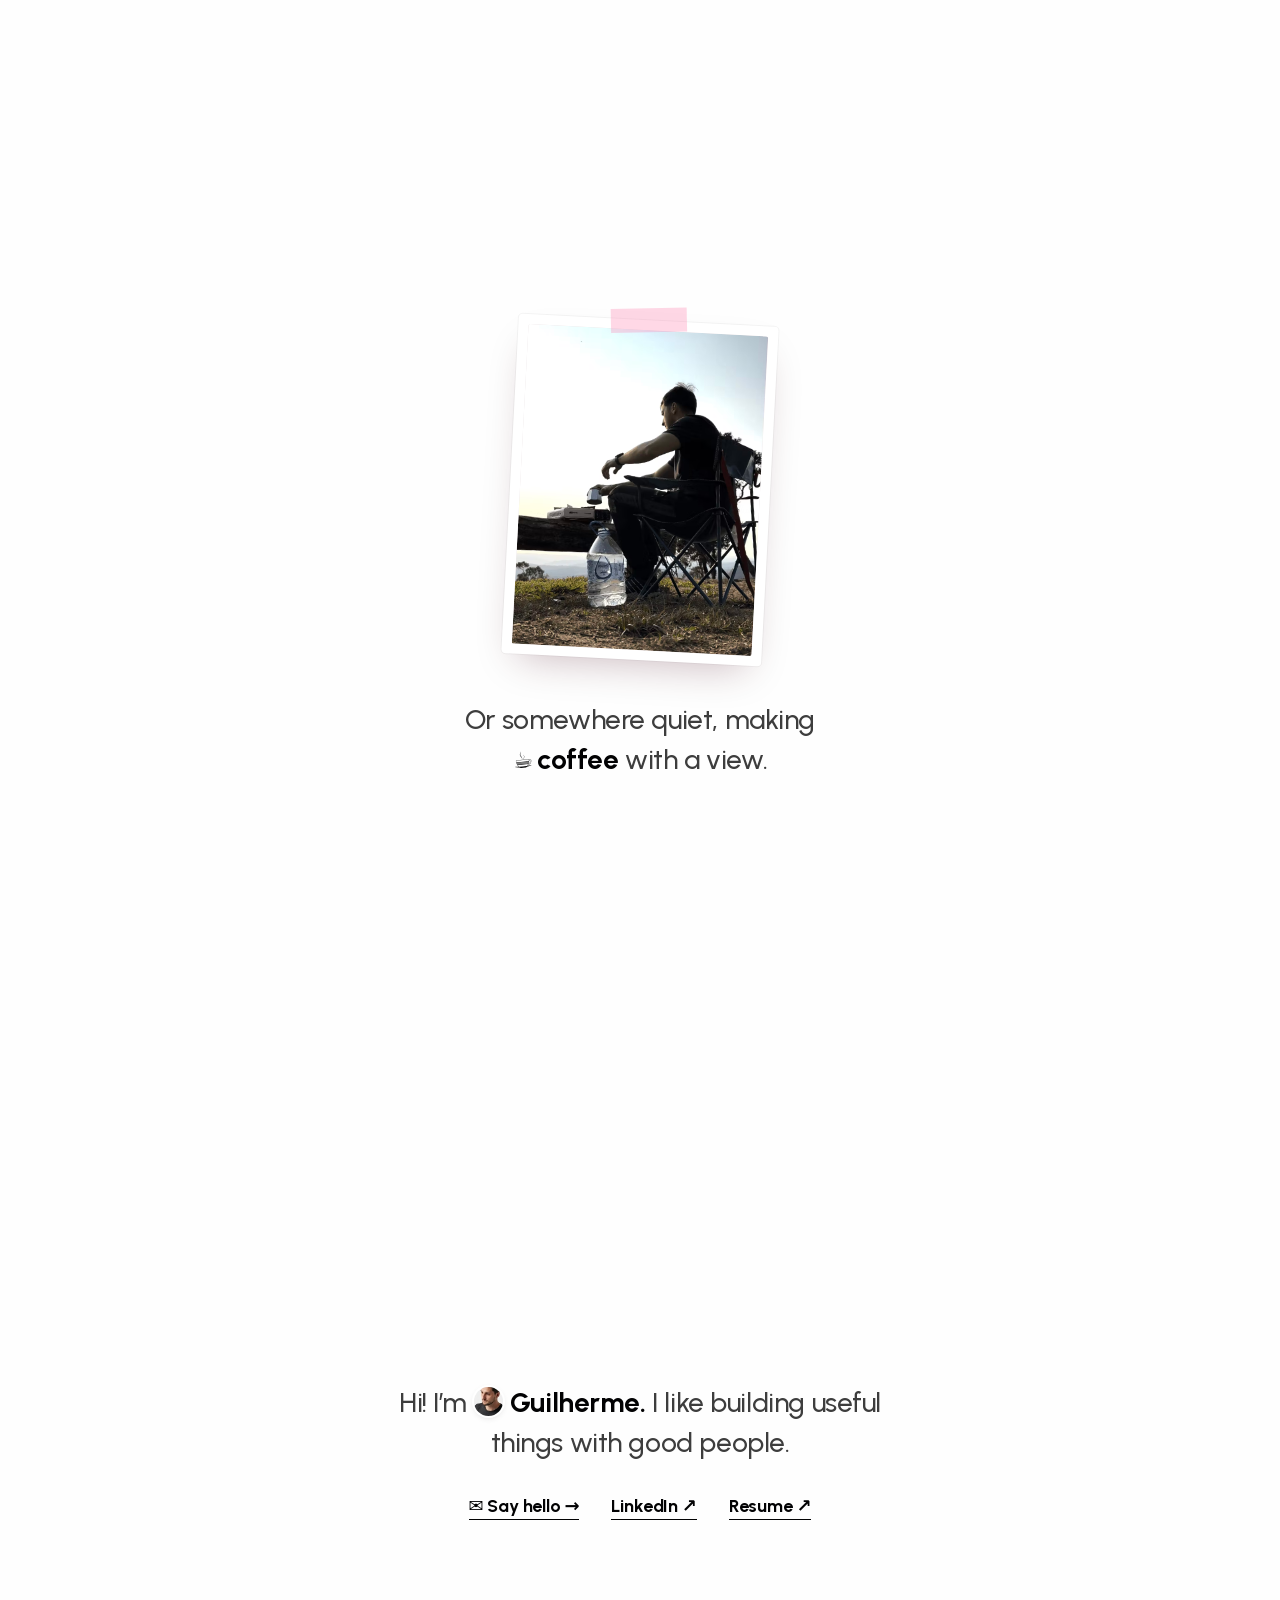
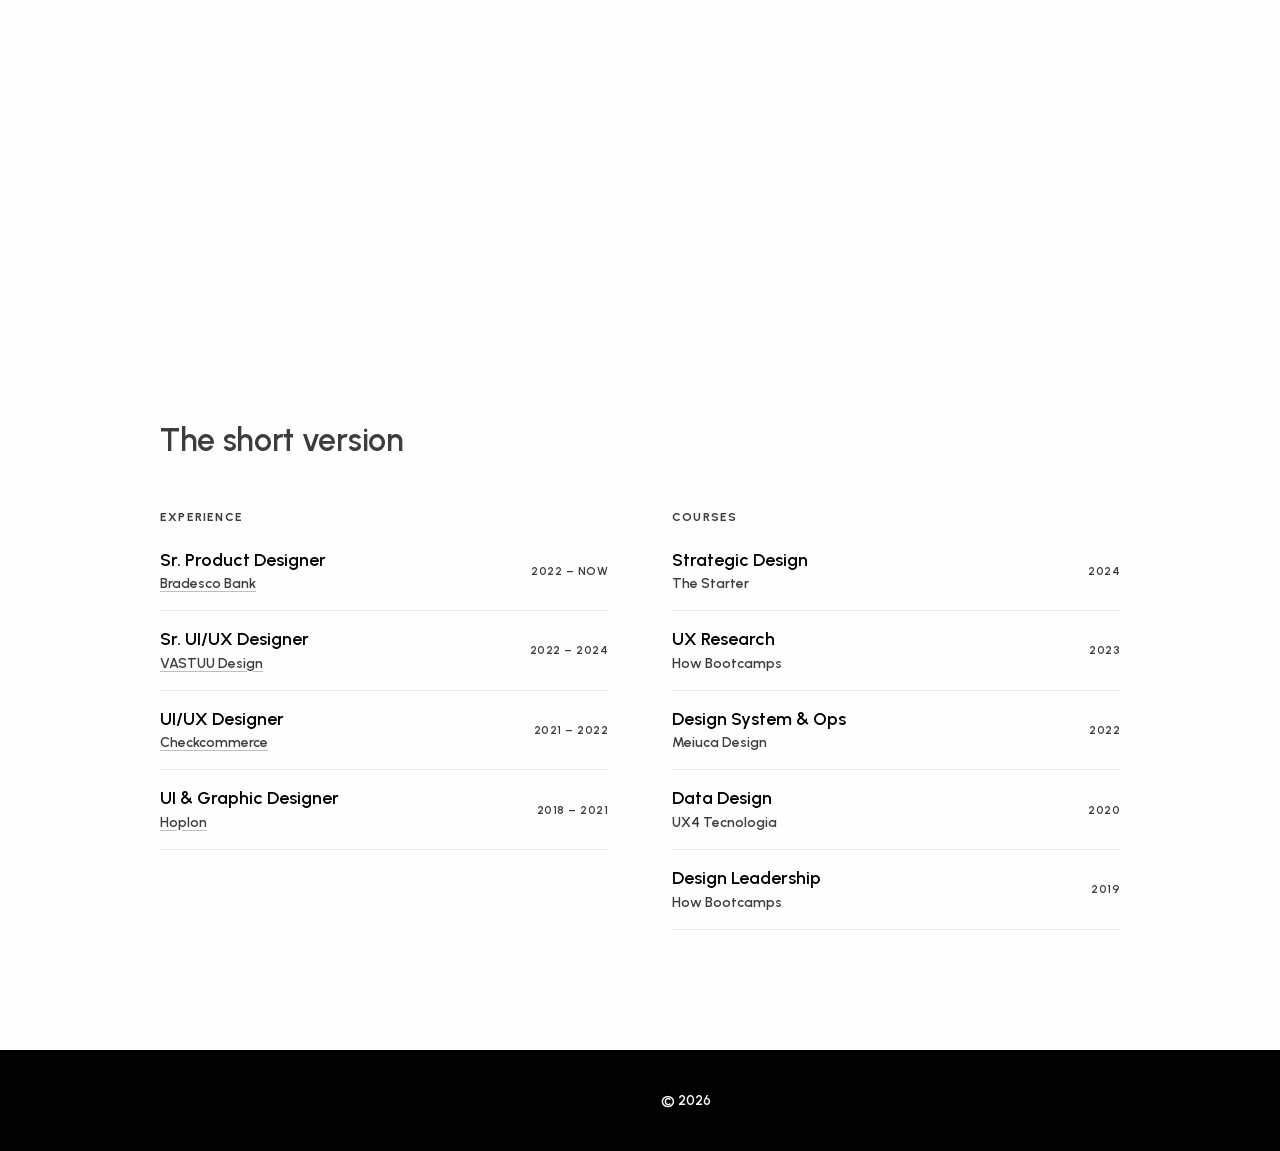
==== commit 666857a1: "About page: storybook layout with slide-by-slide scrolling Retell the bio as short full-screen chapt" ====
--- a/about.html
+++ b/about.html
@@ -39,90 +39,209 @@
     </defs>
   </svg>
 
-  <main>
-    <section class="about-intro">
-      <header class="page-head">
-        <a class="back-link" href="index.html">
-          <svg viewBox="-1 -1 16 13" width="14" height="11" aria-hidden="true"><path d="M13.667 5.5H.334m0 0 5 -5m-5 5 5 5"/></svg>
-          Back to home
-        </a>
-        <p class="page-label">About me</p>
-      </header>
-
-      <h1 class="about-intro__title reveal">I'm Guilherme Zanin.</h1>
-
-      <div class="about-intro__text reveal" style="--d:.1s">
-        <p>As a Senior Product Designer with over nine years of design experience, my journey has been enriched by a diverse background in Digital Games and Interaction Design. Having had the opportunity to work across industries such as Investments, Banking, Digital Games, E-commerce, and Blockchain, I've cultivated a range of skills that include leadership, attention to detail, and an eye for visual appeal.</p>
-        <p>Throughout my career, I've found joy in leading teams and projects, striving to create experiences that resonate with users. One recent highlight includes my role as the leader of Card Squad at Bradesco, where I had the chance to collaborate with talented individuals and drive innovation within the team. It's through these experiences that I continue to learn and grow, always seeking to refine my craft and make meaningful contributions to the world of design.</p>
-      </div>
-
-      <video class="about-intro__video reveal" style="--d:.2s"
-             src="assets/img/about/about.mp4" poster="assets/img/about/poster.avif"
-             autoplay muted loop playsinline aria-label="Guilherme sitting on a camping chair by the sea"></video>
-    </section>
-
-    <section class="about-cv">
-      <div class="cv-col reveal">
-        <h2>Experience</h2>
-        <ul class="cv-list">
-          <li class="cv-item">
-            <p class="cv-item__role">Sr. Product Designer</p>
-            <a class="cv-item__org" href="https://www.linkedin.com/company/bradesco" target="_blank" rel="noopener">Bradesco Bank</a>
-            <p class="cv-item__date">Sep 2022 - current</p>
-          </li>
-          <li class="cv-item">
-            <p class="cv-item__role">Sr. UI/UX Designer</p>
-            <a class="cv-item__org" href="https://www.linkedin.com/company/vastuudesign" target="_blank" rel="noopener">VASTUU Design</a>
-            <p class="cv-item__date">Feb 2022 - Jan 2024</p>
-          </li>
-          <li class="cv-item">
-            <p class="cv-item__role">UI/UX Designer</p>
-            <a class="cv-item__org" href="https://www.linkedin.com/company/checkcommerce" target="_blank" rel="noopener">Checkcommerce</a>
-            <p class="cv-item__date">Mar 2021 - Feb 2022</p>
-          </li>
-          <li class="cv-item">
-            <p class="cv-item__role">UI &amp; Graphic Designer</p>
-            <a class="cv-item__org" href="https://www.linkedin.com/company/hoplongames/" target="_blank" rel="noopener">Hoplon</a>
-            <p class="cv-item__date">Jun 2018 - Mar 2021</p>
-          </li>
+  <div class="story-progress" aria-hidden="true"></div>
+
+  <header class="page-head story-head">
+    <a class="back-link" href="index.html">
+      <svg viewBox="-1 -1 16 13" width="14" height="11" aria-hidden="true"><path d="M13.667 5.5H.334m0 0 5 -5m-5 5 5 5"/></svg>
+      Back to home
+    </a>
+    <p class="page-label">About me</p>
+  </header>
+
+  <main class="story">
+    <h1 class="sr-only">About Guilherme Zanin</h1>
+
+    <!-- 1 · opening -->
+    <section class="chapter chapter--open">
+      <div class="chapter__inner">
+        <figure class="snap reveal" style="--tilt:-3deg; --w:250px">
+          <img src="assets/img/hero.jpg" width="720" height="720" alt="Guilherme holding a fishing rod" fetchpriority="high">
+        </figure>
+        <p class="chapter__text reveal" style="--d:.1s">
+          This is the story of <b class="k">Guilherme</b>, a product designer who never really stopped&nbsp;playing.
+        </p>
+      </div>
+      <p class="story-hint">Scroll to turn the page</p>
+    </section>
+
+    <!-- 2 · games -->
+    <section class="chapter">
+      <div class="chapter__inner">
+        <span class="sticker reveal" style="--tilt:-8deg" aria-hidden="true">🎮</span>
+        <p class="chapter__text reveal" style="--d:.1s">
+          It started with <b class="k"><span class="k__icon" aria-hidden="true">🕹️</span>digital games.</b>
+          Then <b class="k"><span class="k__icon" aria-hidden="true">👆</span>interaction design:</b>
+          how people and screens talk to each other. <em>He wanted to make things people enjoy&nbsp;using.</em>
+        </p>
+      </div>
+    </section>
+
+    <!-- 3 · Hoplon -->
+    <section class="chapter">
+      <div class="chapter__inner">
+        <span class="sticker reveal" style="--tilt:7deg" aria-hidden="true">👾</span>
+        <p class="chapter__text reveal" style="--d:.1s">
+          In 2018 he joined <b class="k"><span class="k__icon" aria-hidden="true">🐉</span>Hoplon,</b>
+          a game studio, as a UI &amp; graphic designer. Three years of designing for players,
+          <em>who never forgive a confusing&nbsp;screen.</em>
+        </p>
+      </div>
+    </section>
+
+    <!-- 4 · Checkcommerce -->
+    <section class="chapter">
+      <div class="chapter__inner">
+        <span class="sticker reveal" style="--tilt:-5deg" aria-hidden="true">🛒</span>
+        <p class="chapter__text reveal" style="--d:.1s">
+          In 2021 the players became shoppers. At <b class="k"><span class="k__icon" aria-hidden="true">🛍️</span>Checkcommerce</b>
+          he designed for e-commerce, <em>where every extra click can cost a&nbsp;sale.</em>
+        </p>
+      </div>
+    </section>
+
+    <!-- 5 · VASTUU -->
+    <section class="chapter">
+      <div class="chapter__inner">
+        <span class="sticker reveal" style="--tilt:6deg" aria-hidden="true">🧭</span>
+        <p class="chapter__text reveal" style="--d:.1s">
+          Then came <b class="k"><span class="k__icon" aria-hidden="true">✏️</span>VASTUU Design,</b>
+          a studio with clients in investments, blockchain and beyond.
+          <em>Every new client meant a new industry to&nbsp;learn.</em>
+        </p>
+      </div>
+    </section>
+
+    <!-- 6 · Bradesco -->
+    <section class="chapter">
+      <div class="chapter__inner">
+        <figure class="snap reveal" style="--tilt:2.5deg; --w:330px">
+          <picture><source type="image/avif" srcset="assets/img/work-bradesco.avif"><img src="assets/img/work-bradesco.png" width="840" height="486" alt="Bradesco credit card invoice screen on an iPhone" loading="lazy"></picture>
+        </figure>
+        <p class="chapter__text reveal" style="--d:.1s">
+          In 2022 he joined <b class="k"><span class="k__icon" aria-hidden="true">🏦</span>Bradesco,</b>
+          the second largest private bank in Brazil, designing for <em>more than 70 million&nbsp;people.</em>
+        </p>
+      </div>
+    </section>
+
+    <!-- 7 · Card Squad -->
+    <section class="chapter">
+      <div class="chapter__inner">
+        <figure class="snap reveal" style="--tilt:-2deg; --w:330px">
+          <picture><source type="image/avif" srcset="assets/img/bradesco/virtual-card.avif"><img src="assets/img/bradesco/virtual-card.png" width="840" height="486" alt="Bradesco virtual card screen" loading="lazy"></picture>
+        </figure>
+        <p class="chapter__text reveal" style="--d:.1s">
+          There he came to lead the <b class="k"><span class="k__icon" aria-hidden="true">💳</span>Card Squad,</b>
+          and found out that helping a team do its best work <em>feels as good as doing his&nbsp;own.</em>
+        </p>
+      </div>
+    </section>
+
+    <!-- 8 · learning -->
+    <section class="chapter">
+      <div class="chapter__inner">
+        <span class="sticker reveal" style="--tilt:-6deg" aria-hidden="true">📚</span>
+        <p class="chapter__text reveal" style="--d:.1s">
+          He never stopped studying: design leadership, data design, design systems,
+          UX research, strategic design. <em>Nine years in, he’s still a&nbsp;student.</em>
+        </p>
+      </div>
+    </section>
+
+    <!-- 9 · off screen -->
+    <section class="chapter">
+      <div class="chapter__inner">
+        <div class="snap-stack reveal">
+          <figure class="snap" style="--tilt:-9deg; --w:170px"><img src="assets/img/bubble-selfie.jpg" width="206" height="272" alt="Guilherme kicking a football on a pitch" loading="lazy"></figure>
+          <figure class="snap" style="--tilt:2deg; --w:170px"><img src="assets/img/bubble-car.jpg" width="204" height="272" alt="Guilherme fishing on a wooden pier by a lake" loading="lazy"></figure>
+          <figure class="snap" style="--tilt:10deg; --w:170px"><img src="assets/img/bubble-football.jpg" width="204" height="272" alt="A mate gourd held in a car on a mountain road" loading="lazy"></figure>
+        </div>
+        <p class="chapter__text reveal" style="--d:.1s">
+          Off the screen, you’ll find him <b class="k"><span class="k__icon" aria-hidden="true">⚽</span>playing football,</b>
+          <b class="k"><span class="k__icon" aria-hidden="true">🎣</span>fishing,</b>
+          or on a road trip with a <b class="k"><span class="k__icon" aria-hidden="true">🧉</span>mate</b> in&nbsp;hand.
+        </p>
+      </div>
+    </section>
+
+    <!-- 10 · coffee -->
+    <section class="chapter">
+      <div class="chapter__inner">
+        <figure class="snap snap--video reveal" style="--tilt:3deg; --w:260px">
+          <video src="assets/img/about/about.mp4" poster="assets/img/about/poster.avif"
+                 autoplay muted loop playsinline preload="metadata"
+                 aria-label="Guilherme making coffee on a camping stove at sunset"></video>
+        </figure>
+        <p class="chapter__text reveal" style="--d:.1s">
+          Or somewhere quiet, making <b class="k"><span class="k__icon" aria-hidden="true">☕</span>coffee</b>
+          with a&nbsp;view.
+        </p>
+      </div>
+    </section>
+
+    <!-- 11 · hello -->
+    <section class="chapter chapter--hello">
+      <div class="chapter__inner">
+        <p class="chapter__text reveal">
+          Hi! I’m <b class="k"><span class="k__avatar" aria-hidden="true"></span>Guilherme.</b>
+          I like building useful things with good&nbsp;people.
+        </p>
+        <ul class="hello-links reveal" style="--d:.15s">
+          <li><a href="mailto:guilhermezanin07@gmail.com"><span aria-hidden="true">✉️</span> Say hello <span class="arrow" aria-hidden="true">→</span></a></li>
+          <li><a href="https://www.linkedin.com/in/guilherme-zanin/" target="_blank" rel="noopener">LinkedIn <span class="arrow" aria-hidden="true">↗</span></a></li>
+          <li><a href="https://drive.google.com/file/d/13iVCZ-wm-vvY3Ag7yDLtZ_JTH_hKMxsA/view" target="_blank" rel="noopener">Resume <span class="arrow" aria-hidden="true">↗</span></a></li>
         </ul>
       </div>
-
-      <div class="cv-col cv-col--courses reveal" style="--d:.1s">
-        <h2>Courses</h2>
-        <ul class="cv-list">
-          <li class="cv-item">
-            <p class="cv-item__role">Strategic Design</p>
-            <p class="cv-item__org">The Starter</p>
-            <p class="cv-item__date">Aug 2024</p>
-          </li>
-          <li class="cv-item">
-            <p class="cv-item__role">UX Research</p>
-            <p class="cv-item__org">How Bootcamps</p>
-            <p class="cv-item__date">Sep 2023</p>
-          </li>
-          <li class="cv-item">
-            <p class="cv-item__role">Design System &amp; Ops</p>
-            <p class="cv-item__org">Meiuca Design</p>
-            <p class="cv-item__date">Sep 2022</p>
-          </li>
-          <li class="cv-item">
-            <p class="cv-item__role">Data Design</p>
-            <p class="cv-item__org">UX4 Tecnologia</p>
-            <p class="cv-item__date">Mar 2020</p>
-          </li>
-          <li class="cv-item">
-            <p class="cv-item__role">Design Leadership</p>
-            <p class="cv-item__org">How Bootcamps</p>
-            <p class="cv-item__date">Jul 2019</p>
-          </li>
-        </ul>
+    </section>
+
+    <!-- the short version -->
+    <section class="ledger" aria-labelledby="ledger-title">
+      <h2 class="ledger__title reveal" id="ledger-title">The short version</h2>
+
+      <div class="ledger__grid">
+        <div class="ledger__col reveal">
+          <h3 class="ledger__label">Experience</h3>
+          <ul class="ledger__list">
+            <li>
+              <span class="ledger__what">Sr. Product Designer</span>
+              <a class="ledger__where" href="https://www.linkedin.com/company/bradesco" target="_blank" rel="noopener">Bradesco Bank</a>
+              <span class="ledger__when">2022 – now</span>
+            </li>
+            <li>
+              <span class="ledger__what">Sr. UI/UX Designer</span>
+              <a class="ledger__where" href="https://www.linkedin.com/company/vastuudesign" target="_blank" rel="noopener">VASTUU Design</a>
+              <span class="ledger__when">2022 – 2024</span>
+            </li>
+            <li>
+              <span class="ledger__what">UI/UX Designer</span>
+              <a class="ledger__where" href="https://www.linkedin.com/company/checkcommerce" target="_blank" rel="noopener">Checkcommerce</a>
+              <span class="ledger__when">2021 – 2022</span>
+            </li>
+            <li>
+              <span class="ledger__what">UI &amp; Graphic Designer</span>
+              <a class="ledger__where" href="https://www.linkedin.com/company/hoplongames/" target="_blank" rel="noopener">Hoplon</a>
+              <span class="ledger__when">2018 – 2021</span>
+            </li>
+          </ul>
+        </div>
+
+        <div class="ledger__col reveal" style="--d:.1s">
+          <h3 class="ledger__label">Courses</h3>
+          <ul class="ledger__list">
+            <li><span class="ledger__what">Strategic Design</span><span class="ledger__where">The Starter</span><span class="ledger__when">2024</span></li>
+            <li><span class="ledger__what">UX Research</span><span class="ledger__where">How Bootcamps</span><span class="ledger__when">2023</span></li>
+            <li><span class="ledger__what">Design System &amp; Ops</span><span class="ledger__where">Meiuca Design</span><span class="ledger__when">2022</span></li>
+            <li><span class="ledger__what">Data Design</span><span class="ledger__where">UX4 Tecnologia</span><span class="ledger__when">2020</span></li>
+            <li><span class="ledger__what">Design Leadership</span><span class="ledger__where">How Bootcamps</span><span class="ledger__when">2019</span></li>
+          </ul>
+        </div>
       </div>
     </section>
   </main>
 
   <footer class="mini-footer">
-    <img src="assets/icons/logo-white.svg" alt="guizanin" width="76" height="22">
+    <img src="assets/icons/logo.svg" alt="guizanin" width="76" height="22">
     <span>© 2026</span>
   </footer>
 
--- a/pages.css
+++ b/pages.css
@@ -56,84 +56,283 @@
 .mini-footer img { width: 76px; height: auto; }
 
 /* ============================================================ ABOUT ===== */
-.page-about { background: #F2F2F2; }
-
-.about-intro {
-  min-height: max(100vh, 760px);
-  min-height: max(100svh, 760px);
+/* A storybook told one "slide" at a time: every chapter fills the screen,
+   scrolling snaps to the next one, and each slide fades in and out as it
+   passes. Same type and colours as the rest of the site. */
+.page-about {
+  --story-muted: #7D7D7D;
+  --story-line: rgba(2, 2, 3, .08);
+  background:
+    radial-gradient(60% 70% at 100% 0%, #F9EFF3 0%, rgba(249, 239, 243, 0) 100%) fixed,
+    var(--bg);
+}
+
+/* scroll snapping: one chapter per stop (only where the screen is tall enough) */
+@media (min-height: 560px) {
+  html:has(.page-about) { scroll-snap-type: y proximity; }
+}
+.chapter, .ledger { scroll-snap-align: start; }
+.page-about .mini-footer { scroll-snap-align: end; }
+
+/* thin brand-gradient reading bar (scroll-driven where supported) */
+.story-progress { display: none; }
+@supports (animation-timeline: scroll()) {
+  .story-progress {
+    display: block;
+    position: fixed;
+    inset: 0 0 auto 0;
+    z-index: 20;
+    height: 3px;
+    background: var(--gradient);
+    transform-origin: 0 50%;
+    animation: story-progress linear both;
+    animation-timeline: scroll(root);
+  }
+  @keyframes story-progress { from { transform: scaleX(0); } to { transform: scaleX(1); } }
+}
+
+/* header floats over the first slide so that slide is exactly one screen */
+.story-head {
+  position: absolute;
+  inset: 0 0 auto 0;
+  z-index: 5;
+  padding: 40px 64px;
+}
+
+.chapter {
+  position: relative;
+  min-height: 100vh;
+  min-height: 100svh;
+  display: grid;
+  place-items: center;
+  padding: 96px 20px;
+  text-align: center;
+}
+.chapter__inner {
   display: flex;
   flex-direction: column;
-  gap: 24px;
-  padding: 64px;
-  background: radial-gradient(60.6% 100% at 100% 0%, #F9EFF3 0%, var(--bg) 100%);
-}
-.about-intro .page-label { font-size: 24px; }
-
-.about-intro__title {
-  margin-top: -8px;
+  align-items: center;
+  gap: 40px;
+}
+
+.chapter__text {
+  max-width: 19em;
+  font-size: clamp(22px, 1vw + 15px, 28px);
+  font-weight: 500;
+  line-height: 1.45;
+  letter-spacing: -.015em;
+  color: var(--ink-soft);
+  text-wrap: pretty;
+}
+.chapter__text em { font-style: normal; color: var(--story-muted); }
+
+/* bold keyword with a little icon in front, like a word in a picture book */
+.k { font-weight: 700; color: var(--ink); white-space: nowrap; }
+.k__icon {
+  display: inline-block;
+  margin-right: .22em;
+  font-size: .8em;
+  rotate: -6deg;
+  translate: 0 -.06em;
+}
+.k__avatar {
+  display: inline-block;
+  width: 1.05em;
+  height: 1.05em;
+  margin-right: .25em;
+  border-radius: 50%;
+  background: #EDEDED url("assets/img/hero.jpg") 54.5% 21% / 800% no-repeat;   /* crop to the face */
+  vertical-align: -.16em;
+  box-shadow: 0 0 0 2px #fff, 0 2px 6px rgba(0, 0, 0, .12);
+}
+
+.story-hint {
+  position: absolute;
+  left: 0; right: 0; bottom: 40px;
+  font-size: 12px;
+  font-weight: 600;
+  letter-spacing: .06em;
+  text-transform: uppercase;
+  color: var(--story-muted);
+  animation: story-hint-in 1s var(--ease) .6s both;
+}
+@keyframes story-hint-in { from { opacity: 0; translate: 0 8px; } }
+
+/* ---- photos taped into the book ---- */
+.snap {
+  position: relative;
+  width: min(var(--w, 260px), 78vw);
+  margin: 0;
+  padding: 10px;
+  background: #fff;
+  border-radius: 4px;
+  box-shadow:
+    0 0 0 1px rgba(2, 2, 3, .04),
+    0 18px 40px -16px rgba(64, 0, 23, .28);
+  rotate: var(--tilt, 0deg);
+}
+.snap img, .snap video, .snap picture {
+  display: block;
+  width: 100%;
+  height: auto;
+  border-radius: 2px;
+  object-fit: cover;
+}
+/* strip of tape in the brand pink */
+.snap::before {
+  content: "";
+  position: absolute;
+  top: -12px;
+  left: 50%;
+  width: 76px;
+  height: 24px;
+  translate: -50% 0;
+  rotate: calc(var(--tilt, 0deg) * -1.4);
+  background: rgba(253, 125, 171, .3);
+}
+.snap--video video { aspect-ratio: 3 / 4; background: #EDE7E9; }
+
+/* photos and stickers straighten in from a bigger tilt the first time they show */
+.snap.reveal, .sticker.reveal { transition-property: opacity, translate, rotate; }
+.snap.reveal:not(.is-in), .sticker.reveal:not(.is-in) { rotate: calc(var(--tilt, 0deg) * 2.2); }
+
+/* fanned stack of three photos */
+.snap-stack { display: flex; justify-content: center; align-items: center; padding: 0 12px; }
+.snap-stack .snap { width: min(var(--w), 30vw); padding: 7px; }
+.snap-stack .snap img { aspect-ratio: 3 / 4; }
+.snap-stack .snap + .snap { margin-left: -22px; }
+.snap-stack .snap:nth-child(2) { z-index: 1; translate: 0 -14px; }
+.snap-stack .snap::before { width: 52px; height: 18px; top: -9px; }
+.snap-stack.reveal .snap { transition: rotate .9s var(--ease), translate .9s var(--ease); }
+.snap-stack.reveal:not(.is-in) .snap { rotate: 0deg; translate: 0 0; }
+
+/* emoji as a die-cut sticker */
+.sticker {
+  display: block;
+  font-size: clamp(76px, 7vw, 104px);
+  line-height: 1;
+  font-family: "Apple Color Emoji", "Segoe UI Emoji", "Noto Color Emoji", sans-serif;
+  rotate: var(--tilt, 0deg);
+  filter:
+    drop-shadow(3px 0 0 #fff) drop-shadow(-3px 0 0 #fff)
+    drop-shadow(0 3px 0 #fff) drop-shadow(0 -3px 0 #fff)
+    drop-shadow(0 10px 14px rgba(64, 0, 23, .18));
+  user-select: none;
+}
+
+/* ---- slide transition: each chapter fades/rises in, holds, then fades/lifts out ---- */
+@media (prefers-reduced-motion: no-preference) {
+  @supports (animation-timeline: view()) {
+    /* the scroll animation takes over (the first slide keeps its on-load entrance) */
+    .chapter:not(.chapter--open) .reveal { opacity: 1; translate: none; }
+    .chapter__inner {
+      animation: story-slide linear both;
+      animation-timeline: view();
+      animation-range: cover 0% cover 100%;
+    }
+    /* the first slide starts on screen, so it only animates out */
+    .chapter--open .chapter__inner {
+      animation-name: story-slide-out;
+      animation-range: cover 50% cover 100%;
+    }
+    @keyframes story-slide {
+      0%       { opacity: 0; transform: translateY(72px) scale(.96); }
+      32%, 68% { opacity: 1; transform: none; }
+      100%     { opacity: 0; transform: translateY(-72px) scale(.96); }
+    }
+    @keyframes story-slide-out {
+      0%, 36% { opacity: 1; transform: none; }
+      100%    { opacity: 0; transform: translateY(-72px) scale(.96); }
+    }
+  }
+}
+
+/* ---- closing slide ---- */
+.chapter--hello .chapter__inner { gap: 32px; }
+.hello-links {
+  display: flex;
+  flex-wrap: wrap;
+  justify-content: center;
+  gap: 12px 32px;
+  margin: 0;
+  padding: 0;
+  list-style: none;
+  font-size: 18px;
+  font-weight: 700;
+  letter-spacing: -.01em;
+}
+.hello-links a {
+  padding-bottom: 3px;
+  color: var(--ink);
+  background-image: linear-gradient(var(--ink), var(--ink)), var(--gradient);
+  background-size: 100% 1px, 0% 1.5px;
+  background-position: 0 100%, 0 100%;
+  background-repeat: no-repeat;
+  transition: background-size .35s var(--ease), color .25s;
+}
+.hello-links a:hover { background-size: 0% 1px, 100% 1.5px; color: var(--accent); }
+.hello-links .arrow { display: inline-block; transition: transform .35s var(--ease); }
+.hello-links a:hover .arrow { transform: translateX(3px); }
+
+/* ---- the short version (CV) ---- */
+.ledger {
+  width: min(960px, 100% - 40px);
+  margin: 0 auto;
+  padding: 120px 0;
+}
+.ledger__title {
+  margin-bottom: 48px;
   font-size: 32px;
   font-weight: 600;
   line-height: 1.3;
   letter-spacing: -.01em;
   color: var(--ink-soft);
 }
-
-.about-intro__text {
-  display: flex;
-  flex-direction: column;
-  gap: 22px;
-  font-size: 16px;
-  line-height: 1.4;
-  letter-spacing: .02em;
-}
-
-.about-intro__video {
-  align-self: flex-end;
-  width: 356px;
-  max-width: 100%;
-  aspect-ratio: 356 / 486;
-  margin-top: auto;
-  border-radius: 20px;
-  object-fit: cover;
-  background: #E9E4E6;
-}
-
-.about-cv {
+.ledger__grid { display: grid; grid-template-columns: 1fr 1fr; gap: 48px 64px; }
+.ledger__label {
+  margin-bottom: 8px;
+  font-size: 12px;
+  font-weight: 700;
+  letter-spacing: .1em;
+  text-transform: uppercase;
+  color: var(--ink-soft);
+}
+.ledger__list { margin: 0; padding: 0; list-style: none; }
+.ledger__list li {
   display: grid;
-  grid-template-columns: 1fr 1fr;
-  gap: 32px;
-  padding: 64px 64px 80px;
-  background: radial-gradient(60.6% 75.4% at 100% 77.1%, #F9EFF3 0%, var(--bg) 100%);
-}
-
-.cv-col h2 {
-  margin-bottom: 40px;
-  font-size: 32px;
-  font-weight: 600;
-  line-height: .8;
-  letter-spacing: -.01em;
-  color: var(--ink-soft);
-}
-
-.cv-list { display: flex; flex-direction: column; gap: 32px; margin: 0; padding: 0; list-style: none; }
-
-.cv-item { display: flex; flex-direction: column; gap: 8px; }
-.cv-item__role { font-size: 18px; font-weight: 600; line-height: 1.2; color: #06161D; }
-.cv-item__org  { font-size: 14px; font-weight: 700; line-height: 1.2; color: var(--ink); }
-a.cv-item__org { align-self: flex-start; text-decoration: underline; text-underline-offset: 2px; transition: color .2s; }
-a.cv-item__org:hover { color: var(--accent); }
-.cv-item__date {
+  grid-template-columns: minmax(0, 1fr) auto;
+  grid-template-areas: "what when" "where when";
+  column-gap: 16px;
+  row-gap: 4px;
+  padding: 18px 0;
+  border-bottom: 1px solid var(--story-line);
+}
+.ledger__what  { grid-area: what; font-size: 18px; font-weight: 600; line-height: 1.2; color: var(--ink); }
+.ledger__where {
+  grid-area: where;
+  justify-self: start;
+  font-size: 14px;
+  font-weight: 600;
+  color: var(--ink-soft);
+}
+a.ledger__where { text-decoration: underline; text-decoration-color: rgba(2, 2, 3, .25); text-underline-offset: 3px; transition: color .2s, text-decoration-color .2s; }
+a.ledger__where:hover { color: var(--accent); text-decoration-color: currentColor; }
+.ledger__when {
+  grid-area: when;
+  align-self: center;
   font-size: 12px;
   font-weight: 600;
-  line-height: 1.4;
   letter-spacing: .04em;
   text-transform: uppercase;
   color: var(--ink-soft);
-}
-.cv-col--courses .cv-item { gap: 6px; }
-.cv-col--courses .cv-item__org { font-weight: 600; }
-.cv-col--courses .cv-item__role { color: var(--ink); }
-.cv-col--courses .cv-item__date { color: var(--ink); }
+  font-variant-numeric: tabular-nums;
+}
+
+@media (prefers-reduced-motion: reduce) {
+  .snap.reveal:not(.is-in), .sticker.reveal:not(.is-in) { rotate: var(--tilt, 0deg); }
+  .story-progress { display: none; }
+  .story-hint { animation: none; }
+}
 
 /* ======================================================= CASE STUDY ===== */
 /* Every case page uses the same tinted backdrop; each case only sets its tint.
@@ -248,12 +447,13 @@
 
 /* ------------------------------------------------------- responsive ---- */
 @media (max-width: 809px) {
-  .about-intro { padding: 32px 20px 48px; min-height: auto; }
-  .about-intro .page-label { font-size: 20px; }
-  .about-intro__title { font-size: 28px; margin-top: 16px; }
-  .about-intro__video { align-self: stretch; width: 100%; margin-top: 16px; }
-
-  .about-cv { grid-template-columns: 1fr; gap: 64px; padding: 56px 20px; }
+  .story-head { padding: 28px var(--pad-x); }
+  .chapter { padding: 88px 20px; }
+  .chapter__inner { gap: 32px; }
+  .snap-stack .snap + .snap { margin-left: -14px; }
+  .ledger { padding: 80px 0; }
+  .ledger__title { font-size: 28px; margin-bottom: 32px; }
+  .ledger__grid { grid-template-columns: 1fr; }
 
   .case { padding-top: 32px; }
   .case__cover { margin-top: 40px; }
